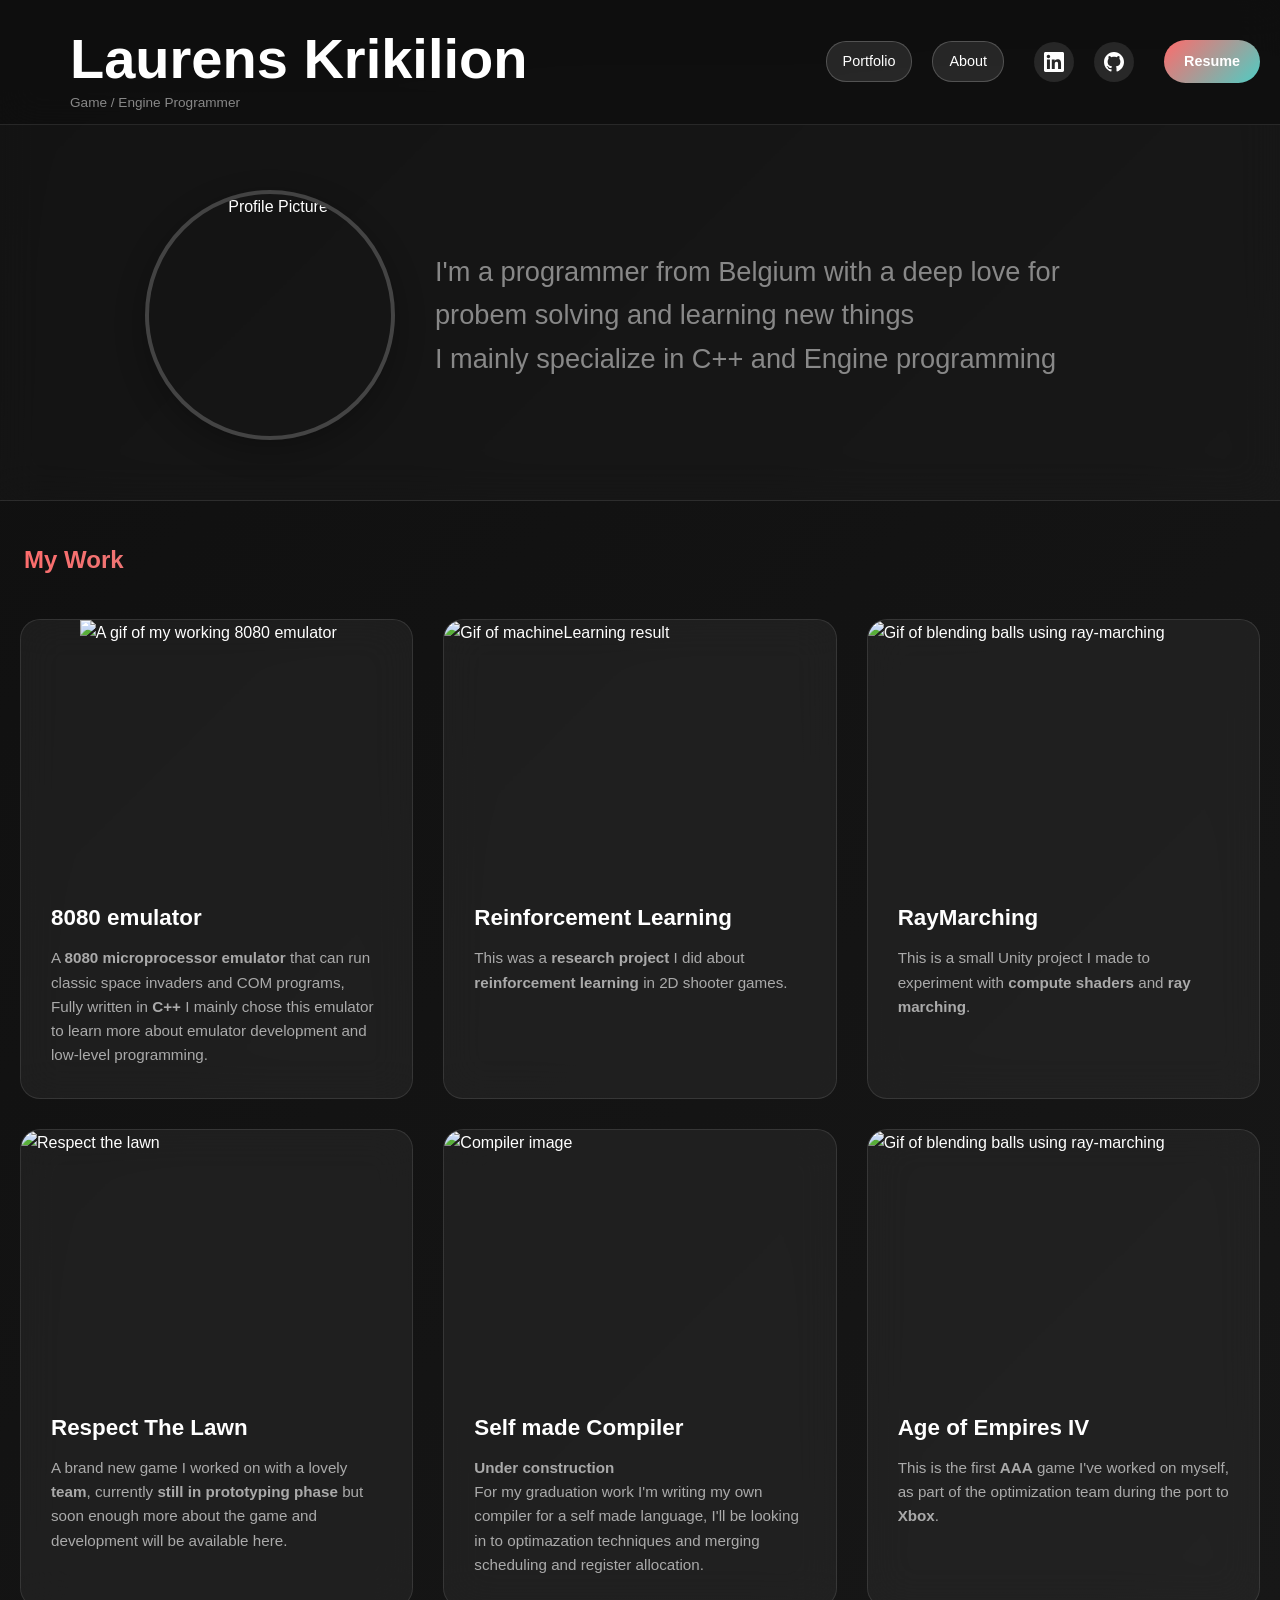
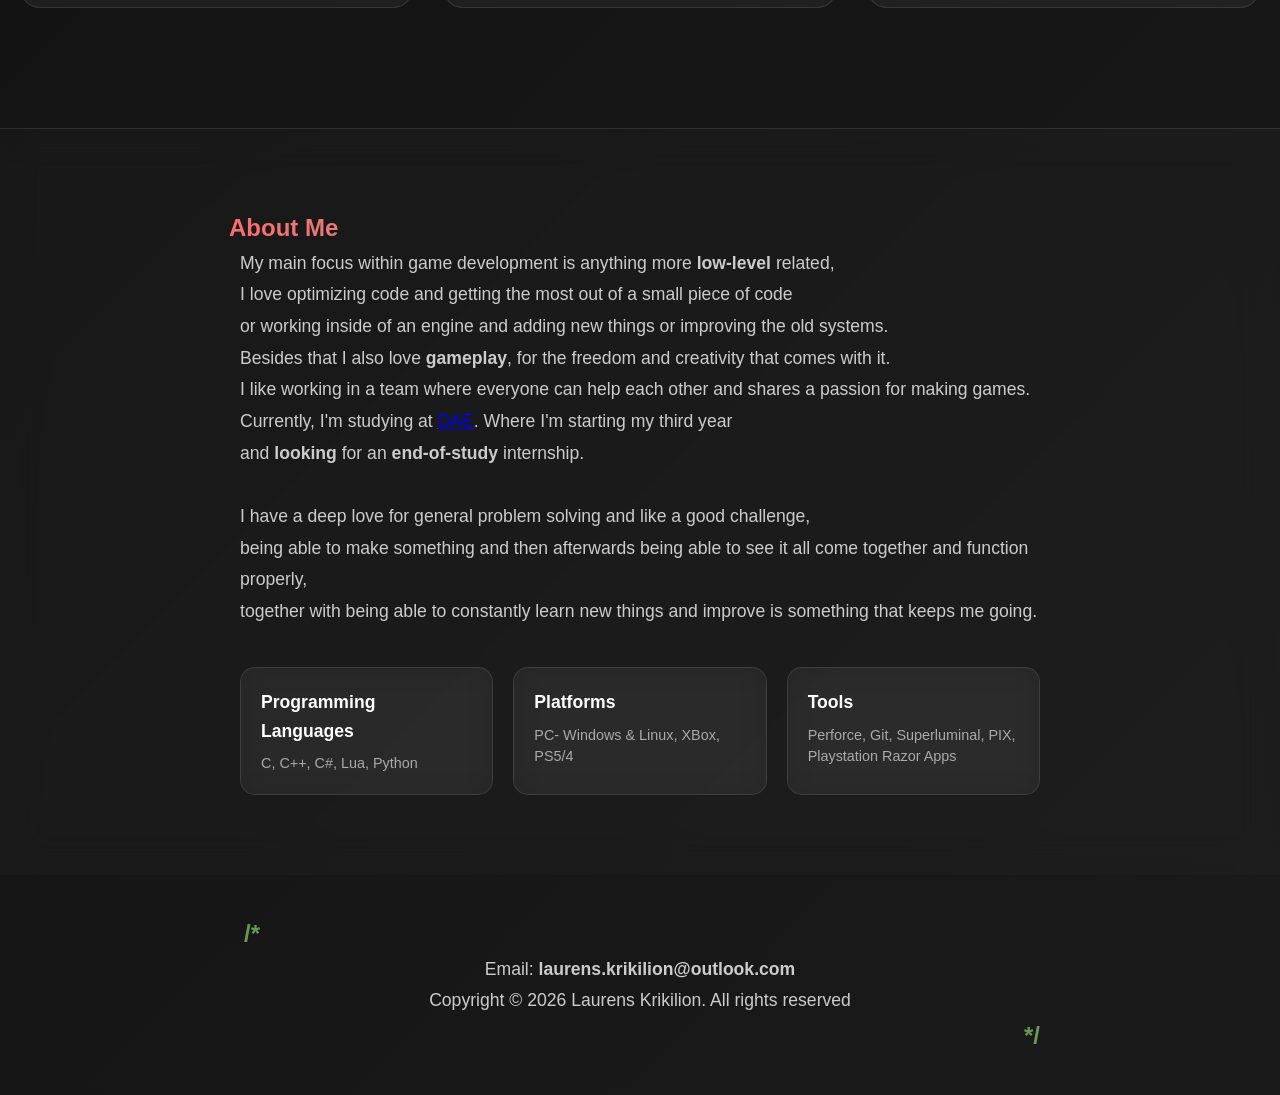
==== index.html @ 6c1e79e2 "Set up the design" ====
<!DOCTYPE html>
<html lang="en">
<head>
    <meta charset="UTF-8">
    <meta http-equiv="X-UA-Compatible" content="IE=edge">
    <meta name="viewport" content="width=device-width, initial-scale=1.0">
    <meta name="description" content="Portfolio website of Laurens Krikilion, Programmer at Climax Studios LTD; Explore my latest projects, expertise in game engine development, and game optimizations. Contact information available">
    <meta name="keywords" content="Portfolio, Laurens Krikilion, Laurens, Krikilion, website, gamedev, programmer, engine programmer, games">
    <meta name="author" content="Laurens Krikilion">
	<link rel="stylesheet" href="css/main.css">
	<link rel="stylesheet" href="css/scrollbar.css">
	<link rel="stylesheet" href="css/gists.css">
	<link rel="stylesheet" href="css/modal.css">
	<link rel="stylesheet" href="css/ToTVideos.css">
	<link rel="stylesheet" href="css/sliding-transitions.css">
	<link rel="shortcut icon" href="Images/RubberDuckIcon.png" type="image/x-icon">
	<link rel="preconnect" href="https://fonts.googleapis.com">
	<link rel="preconnect" href="https://fonts.gstatic.com" crossorigin>
	<link href="https://fonts.googleapis.com/css2?family=Montserrat+Alternates:wght@300;400;500;700;900&display=swap" rel="stylesheet"> 
    <title>Laurens Krikilion Portfolio</title>
</head>
<body>
    <!-- Fixed Navbar - Outside the sliding container -->
    <nav id="navbar" class="navbar">
        <div class="navbar-content">
            <div class="navbar-brand">
                <h1 class="navbar-title">Laurens Krikilion</h1>
                <p class="navbar-subtitle">Game / Engine Programmer</p>
            </div>
            <div class="navbar-links">
                <div class="nav-buttons">
                    <a href="#portfolio" class="nav-btn" onclick="scrollToSection('portfolio')">Portfolio</a>
                    <a href="#about" class="nav-btn" onclick="scrollToSection('about')">About</a>
                </div>
                <div class="navbar-links">
                    <div class="social-links">
                        <a href="https://www.linkedin.com/in/laurens-krikilion-521705223/" class="social-link" target="_blank" title="LinkedIn">
                            <svg width="20" height="20" viewBox="0 0 24 24" fill="currentColor">
                                <path d="M20.447 20.452h-3.554v-5.569c0-1.328-.027-3.037-1.852-3.037-1.853 0-2.136 1.445-2.136 2.939v5.667H9.351V9h3.414v1.561h.046c.477-.9 1.637-1.85 3.37-1.85 3.601 0 4.267 2.37 4.267 5.455v6.286zM5.337 7.433c-1.144 0-2.063-.926-2.063-2.065 0-1.138.92-2.063 2.063-2.063 1.14 0 2.064.925 2.064 2.063 0 1.139-.925 2.065-2.064 2.065zm1.782 13.019H3.555V9h3.564v11.452zM22.225 0H1.771C.792 0 0 .774 0 1.729v20.542C0 23.227.792 24 1.771 24h20.451C23.2 24 24 23.227 24 22.271V1.729C24 .774 23.2 0 22.222 0h.003z"/>
                            </svg>
                        </a>
                        <a href="https://github.com/Slowlor1ss" class="social-link" target="_blank" title="GitHub">
                            <svg width="20" height="20" viewBox="0 0 24 24" fill="currentColor">
                                <path d="M12 0c-6.626 0-12 5.373-12 12 0 5.302 3.438 9.8 8.207 11.387.599.111.793-.261.793-.577v-2.234c-3.338.726-4.033-1.416-4.033-1.416-.546-1.387-1.333-1.756-1.333-1.756-1.089-.745.083-.729.083-.729 1.205.084 1.839 1.237 1.839 1.237 1.07 1.834 2.807 1.304 3.492.997.107-.775.418-1.305.762-1.604-2.665-.305-5.467-1.334-5.467-5.931 0-1.311.469-2.381 1.236-3.221-.124-.303-.535-1.524.117-3.176 0 0 1.008-.322 3.301 1.23.957-.266 1.983-.399 3.003-.404 1.02.005 2.047.138 3.006.404 2.291-1.552 3.297-1.23 3.297-1.23.653 1.653.242 2.874.118 3.176.77.84 1.235 1.911 1.235 3.221 0 4.609-2.807 5.624-5.479 5.921.43.372.823 1.102.823 2.222v3.293c0 .319.192.694.801.576 4.765-1.589 8.199-6.086 8.199-11.386 0-6.627-5.373-12-12-12z"/>
                            </svg>
                        </a>
                    </div>
                <a href="Documents/Resume-Laurens-Krikilion.pdf" class="resume-btn" target="_blank">Resume</a>
            </div>
        </div>
    </nav>

    <!-- Page Container for Sliding Effect -->
    <div class="page-container">
        <!-- Main Page Content -->
        <div class="main-page" id="mainPage">
            <header>
                <div class="container">
                    <div class="hero-content">
                        <img src="Images/Lau.png" alt="Profile Picture" class="profile-image">
                        <div class="hero-text">
                            <h3 class="hero-subtitle"> 
                                I'm a programmer from Belgium with a deep love for probem solving and learning new things<br>
                                I mainly specialize in C++ and Engine programming<br>
                            </h3>
                        </div>
                    </div>
                </div>
            </header>

            <main class="container">
                <section id="portfolio" class="portfolio-section">
                    <h2 class="section-title">My Work</h2>
                    <div class="portfolio-grid" id="portfolioGrid">
                        <!-- Sample portfolio items -->
                        <div class="portfolio-item" onclick="openProjectDetail(0)">
                            <img src="https://github.com/Slowlor1ss/8080Emulator/blob/main/Images/Animation2.gif?raw=true" 
                                style="width: 70%" alt="A gif of my working 8080 emulator" class="item-media">
                            <div class="item-content">
                                <h3 class="item-title">8080 emulator</h3>
                                <p class="item-description">
                                    A <b>8080 microprocessor emulator</b> that can run classic space invaders and COM programs, <br>
                                    Fully written in <b>C++</b> I mainly chose this emulator to learn more about emulator development and low-level programming.
                                </p>
                            </div>
                        </div>

                        <div class="portfolio-item" onclick="openProjectDetail(1)">
                            <img src="https://github.com/Slowlor1ss/2D-Shooter-MachineLearning/blob/main/source/Media/Combined.gif?raw=true"
                                alt="Gif of machineLearning result" class="item-media">
                            <div class="item-content">
                                <h3 class="item-title">Reinforcement Learning</h3>
                                <p class="item-description">
                                    This was a <b>research project</b> I did about <b>reinforcement learning</b> in 2D shooter games.
                                </p>
                            </div>
                        </div>

                        <div class="portfolio-item" onclick="openProjectDetail(2)">
                            <img src="https://github.com/Slowlor1ss/KrikilionLaurens.github.io/blob/main/Images/BallsSmaller.gif?raw=true" 
                            alt="Gif of blending balls using ray-marching" class="item-media">
                            <div class="item-content">
                                <h3 class="item-title">RayMarching</h3>
                                <p class="item-description">
                                    This is a small Unity project I made to experiment with <b>compute shaders</b> and <b>ray marching</b>.
                                </p>
                            </div>
                        </div>

						<div class="portfolio-item" onclick="openProjectDetail(3)">
                            <img src="Images/RespectTheLawn.png" 
                            alt="Respect the lawn" class="item-media">
                            <div class="item-content">
                                <h3 class="item-title">Respect The Lawn</h3>
                                <p class="item-description">
									A brand new game I worked on with a lovely <b>team</b>, currently <b>still in prototyping phase</b> but soon enough
									more about the game and development will be available here.
                                </p>
                            </div>
                        </div>

						<div class="portfolio-item" onclick="openProjectDetail(4)">
                            <img src="Images/CompilerLogo.png" 
                            alt="Compiler image" class="item-media">
                            <div class="item-content">
                                <h3 class="item-title">Self made Compiler</h3>
                                <p class="item-description">
                                    <b>Under construction</b><br>
									For my graduation work I'm writing my own compiler for a self made language, I'll be looking in to optimazation techniques and merging scheduling and register allocation.<br>
                                </p>
                            </div>
                        </div>

						<div class="portfolio-item" onclick="openProjectDetail(5)">
                            <img src="https://github.com/Slowlor1ss/KrikilionLaurens.github.io/blob/main/Images/BallsSmaller.gif?raw=true" 
                            alt="Gif of blending balls using ray-marching" class="item-media">
                            <div class="item-content">
                                <h3 class="item-title">Age of Empires IV</h3>
                                <p class="item-description">
                                    This is the first <b>AAA</b> game I've worked on myself, as part of the optimization team during the port to <b>Xbox</b>.
                                </p>
                            </div>
                        </div>
                    </div>
                </section>
			</main>

			<!-- About Section -->
			<section id="about" class="about-section">
				<div class="container">
					<div class="about-content">
						<h2 class="section-title" style="margin-left: -11px;">About Me</h2>
						<p class="about-text">
							<!--However, m-->My main focus within game development is anything more <b>low-level</b> related,<br>
							I love optimizing code and getting the most out of a small piece of code<br>
							or working inside of an engine and adding new things or improving the old systems.<br>
							<!--Seeing your code work or finding a really good solution for a problem is really something that keeps me going.<br> -->
							Besides that I also love <b>gameplay</b>, for the freedom and creativity that comes with it.<br>
							I like working in a team where everyone can help each other and shares a passion for making games.<br>
							
							Currently, I'm studying at <u><a target="_blank" href="https://www.digitalartsandentertainment.be/">DAE</a></u>. Where I'm starting my third year<br>
							and <b>looking</b> for an <b>end‑of‑study</b> internship.<br><br>
							
							I have a deep love for general problem solving and like a good challenge,<br>
							being able to make something and then afterwards being able to see it all come together and function properly, <br>
							together with being able to constantly learn new things and improve is something that keeps me going.<br>
						</p>
						
						<div class="skills-grid">
							<div class="skill-item">
								<h3 class="skill-title">Programming Languages</h3>
								<p class="skill-description">C, C++, C#, Lua, Python</p>
							</div>
							<div class="skill-item">
								<h3 class="skill-title">Platforms</h3>
								<p class="skill-description">PC- Windows & Linux, XBox, PS5/4</p>
							</div>
							<div class="skill-item">
								<h3 class="skill-title">Tools</h3>
								<p class="skill-description">Perforce, Git, Superluminal, PIX, Playstation Razor Apps</p>
							</div>
						</div>
					</div>
				</div>
			</section>

			<footer>
				<section id="Footer" class="footer-section">
					<div class="container">
						<div class="footer-content">
							<h1 class="footer-title">/*</h1>
							<p class="footer-text">
								Email: 
								<a href="mailto:laurens.krikilion@outlook.com" style="color: inherit; text-decoration: inherit; font-weight: bold;">
									laurens.krikilion@outlook.com
								</a><br>
								Copyright &copy <span id="year">2021</span> Laurens Krikilion. All rights reserved
							</p>
							<h1 class="footer-title" style="text-align: right">*/</h1>
						</div>
					</div>
				</section>
			</footer>
        </div>

        <!-- Project Detail Page -->
        <div class="project-detail-page" id="projectDetailPage">
            <button class="close-project" onclick="closeProjectDetail()">← Back to Portfolio</button>
            
            <div class="project-header">
                <img id="projectHeroMedia" class="project-hero-media" src="" alt="">
            </div>
            
            <div class="project-content">
                <h1 id="projectDetailTitle" class="project-title"></h1>
                <p id="projectDetailDescription" class="project-description"></p>
                
                <div class="project-tech-stack">
                    <h3 style="color: #4a90e2; font-size: 1.5rem; margin-bottom: 1rem;">Technologies Used</h3>
                    <div id="projectTechTags" class="tech-tags"></div>
                </div>
                
                <div class="project-links" id="projectLinks"></div>

				<div id="projectExtra" class="project-extra">
                    
                </div>
                
                <div class="project-features">
                    <h3 style="color: #4a90e2; font-size: 1.5rem; margin-bottom: 1rem;">Key Features</h3>
                    <div id="projectFeatures" class="features-grid"></div>
                </div>
            </div>
        </div>
    </div>

	<!-- Display current year in copyright notice -->
	<script>
		document.getElementById("year").innerHTML = new Date().getUTCFullYear();
	</script>

	<script src="script/modal.js"></script>
	<script src="script/portfolio-data.js"></script>
</body>
</html>
---- css/main.css ----
* {
    margin: 0;
    padding: 0;
    box-sizing: border-box;
}

body {
    font-family: 'Inter', -apple-system, BlinkMacSystemFont, sans-serif;
    background: linear-gradient(135deg, #0f0f0f 0%, #1a1a1a 100%);
    color: #ffffff;
    line-height: 1.6;
    overflow-x: hidden;
}

.container {
    max-width: 1400px;
    margin: 0 auto;
    padding: 0 20px;
}

/* Navbar Styles */
.navbar {
    position: fixed;
    top: 0;
    left: 0;
    right: 0;
    background: rgba(15, 15, 15, 0.95);
    backdrop-filter: blur(20px);
    border-bottom: 1px solid rgba(255, 255, 255, 0.1);
    z-index: 999;
    padding: 10px 0;
    transition: all 0.3s ease;
}

.navbar-content {
    max-width: 1400px;
    margin: 0 auto;
    padding: 0 20px;
    display: flex;
    justify-content: space-between;
    align-items: center;
}

.navbar-brand {
    display: flex;
    flex-direction: column;
    margin-right: auto;
    padding-right: 40px;
}

.navbar-title {
    font-size: 3.5rem;
    font-weight: 700;
    color: #ffffff;
    margin: 15px 0px 0px 50px;
    line-height: 1.2;
}

.navbar-subtitle {
    font-size: 0.85rem;
    color: #888;
    margin: 0px 0px 0px 50px;
    font-weight: 300;
}

.navbar-links {
    display: flex;
    align-items: center;
    gap: 30px;
}

.nav-buttons {
    display: flex;
    gap: 20px;
}

.nav-btn {
    background: rgba(255, 255, 255, 0.1);
    border: 1px solid rgba(255, 255, 255, 0.2);
    color: white;
    padding: 8px 16px;
    border-radius: 20px;
    font-size: 0.9rem;
    font-weight: 500;
    cursor: pointer;
    transition: all 0.3s ease;
    text-decoration: none;
    display: inline-block;
}

.nav-btn:hover {
    background: rgba(255, 255, 255, 0.2);
    border-color: rgba(255, 255, 255, 0.3);
    transform: translateY(-1px);
}

.social-links {
    display: flex;
    gap: 20px;
}

.social-link {
    display: flex;
    align-items: center;
    justify-content: center;
    width: 40px;
    height: 40px;
    background: rgba(255, 255, 255, 0.1);
    border-radius: 50%;
    color: #ffffff;
    text-decoration: none;
    transition: all 0.3s ease;
    font-size: 18px;
}

.social-link:hover {
    background: linear-gradient(135deg, #ff6b6b, #4ecdc4);
    transform: translateY(-2px);
    box-shadow: 0 8px 20px rgba(255, 107, 107, 0.3);
}

.resume-btn {
    background: linear-gradient(135deg, #ff6b6b, #4ecdc4);
    border: none;
    color: white;
    padding: 10px 20px;
    border-radius: 25px;
    font-size: 0.9rem;
    font-weight: 600;
    cursor: pointer;
    transition: all 0.3s ease;
    text-decoration: none;
    display: inline-block;
}

.resume-btn:hover {
    transform: translateY(-2px);
    box-shadow: 0 8px 20px rgba(255, 107, 107, 0.4);
}

header {
    padding: 120px 0 60px;
    text-align: center;
    background: rgba(255, 255, 255, 0.02);
    backdrop-filter: blur(20px);
    border-bottom: 1px solid rgba(255, 255, 255, 0.1);
    margin-top: 70px;
}

.hero-content {
    display: flex;
    align-items: center;
    justify-content: center;
    gap: 40px;
    flex-wrap: wrap;
}

.profile-image {
    width: 250px;
    height: 250px;
    border-radius: 50%;
    object-fit: cover;
    border: 4px solid rgba(255, 255, 255, 0.2);
    box-shadow: 0 10px 30px rgba(0, 0, 0, 0.3);
    transition: all 0.3s ease;
}

.profile-image:hover {
    transform: scale(1.05);
    border-color: rgba(78, 205, 196, 0.5);
    box-shadow: 0 15px 40px rgba(78, 205, 196, 0.2);
}

.hero-text {
    text-align: left;
}

.section-title {
    text-align: left;
    /* font-size: clamp(1rem, 2vw, 1.5rem); */
    font-weight: 700;
    /* margin-bottom: 60px; */
    margin-left: 4px;
    background: linear-gradient(135deg, #ff6b6b, #4ecdc4);
    -webkit-background-clip: text;
    -webkit-text-fill-color: transparent;
    background-clip: text;
    font-family:Montserrat,Arial,sans-serif;
    /* font-size:16px; */
    /* color:#e2f0f0;
    background-color:#121212 */
}

.portfolio-section {
    padding: 40px 0;
}

.about-section {
    background: rgba(255, 255, 255, 0.02);
    backdrop-filter: blur(20px);
    border-top: 1px solid rgba(255, 255, 255, 0.1);
    padding: 80px 0;
    margin-top: 40px;
}

.about-content {
    max-width: 800px;
    margin: 0 auto;
    text-align: left;
}

.about-text {
    font-size: 1.1rem;
    line-height: 1.8;
    color: #ccc;
    margin-bottom: 40px;
}

.skills-grid {
    display: grid;
    grid-template-columns: repeat(auto-fit, minmax(200px, 1fr));
    gap: 20px;
    margin-top: 40px;
}

.skill-item {
    background: rgba(255, 255, 255, 0.05);
    backdrop-filter: blur(20px);
    border-radius: 15px;
    padding: 20px;
    border: 1px solid rgba(255, 255, 255, 0.1);
    transition: all 0.3s ease;
}

.skill-item:hover {
    transform: translateY(-5px);
    border-color: rgba(78, 205, 196, 0.3);
    box-shadow: 0 10px 25px rgba(0, 0, 0, 0.2);
}

.skill-title {
    font-size: 1.1rem;
    font-weight: 600;
    color: #fff;
    margin-bottom: 8px;
}

.skill-description {
    font-size: 0.9rem;
    color: #aaa;
    line-height: 1.5;
}

.hero-title {
    font-size: clamp(2.5rem, 5vw, 4rem);
    font-weight: 800;
    background: linear-gradient(135deg, #ff6b6b, #4ecdc4, #45b7d1);
    background-size: 200% 200%;
    -webkit-background-clip: text;
    -webkit-text-fill-color: transparent;
    background-clip: text;
    animation: gradientShift 3s ease-in-out infinite;
    margin-bottom: 20px;
}

@keyframes gradientShift {
    0%, 100% { background-position: 0% 50%; }
    50% { background-position: 100% 50%; }
}

.hero-subtitle {
    font-size: 1.7rem;
    color: #888;
    font-weight: 300;
    max-width: 700px;
    margin: 0 auto;
    line-height: 1.6;
}

.portfolio-grid {
    display: grid;
    grid-template-columns: repeat(auto-fit, minmax(350px, 1fr));
    gap: 30px;
    padding: 40px 0;
    animation: fadeInUp 0.8s ease-out;
}

@keyframes fadeInUp {
    from {
        opacity: 0;
        transform: translateY(40px);
    }
    to {
        opacity: 1;
        transform: translateY(0);
    }
}

.portfolio-item {
    background: rgba(255, 255, 255, 0.05);
    backdrop-filter: blur(20px);
    border-radius: 20px;
    overflow: hidden;
    transition: all 0.4s cubic-bezier(0.4, 0, 0.2, 1);
    cursor: pointer;
    border: 1px solid rgba(255, 255, 255, 0.1);
    position: relative;
}

.portfolio-item::before {
    content: '';
    position: absolute;
    top: 0;
    left: 0;
    right: 0;
    bottom: 0;
    background: linear-gradient(135deg, rgba(255, 107, 107, 0.1), rgba(78, 205, 196, 0.1));
    opacity: 0;
    transition: opacity 0.4s ease;
    z-index: 1;
}

.portfolio-item:hover::before {
    opacity: 1;
}

.portfolio-item:hover {
    transform: translateY(-10px) scale(1.02);
    box-shadow: 0 25px 50px rgba(0, 0, 0, 0.3);
    border-color: rgba(255, 255, 255, 0.2);
}

.item-media {
    width: 100%;
    height: 250px;
    object-fit: cover;
    transition: transform 0.4s ease;
    display: block;
    margin-left: auto;
    margin-right: auto;
}

.portfolio-item:hover .item-media {
    transform: scale(1.05);
}

.item-content {
    padding: 30px;
    position: relative;
    z-index: 2;
}

.item-title {
    font-size: 1.4rem;
    font-weight: 700;
    margin-bottom: 10px;
    color: #ffffff;
}

.item-description {
    color: #aaa;
    font-size: 0.95rem;
    line-height: 1.6;
}

.footer-section {
    padding: 40px 0;
}

.footer-content {
    max-width: 800px;
    margin: 0 auto;
    text-align: left;
}

.footer-title {
    text-align: left;
    font-weight: 700;
    margin-left: 4px;
    background: #6a9955;
    -webkit-background-clip: text;
    -webkit-text-fill-color: transparent;
    background-clip: text;
    font-family:Montserrat,Arial,sans-serif;
}

.footer-text {
    font-size: 1.1rem;
    line-height: 1.8;
    color: #ccc;
    text-align: center;
}

.modal {
    display: none;
    position: fixed;
    top: 0;
    left: 0;
    width: 100%;
    height: 100%;
    background: rgba(0, 0, 0, 0.9);
    backdrop-filter: blur(10px);
    z-index: 1000;
    animation: modalFadeIn 0.3s ease;
}

@keyframes modalFadeIn {
    from { opacity: 0; }
    to { opacity: 1; }
}

.modal-content {
    position: absolute;
    top: 50%;
    left: 50%;
    transform: translate(-50%, -50%);
    background: linear-gradient(135deg, #1a1a1a, #2a2a2a);
    border-radius: 20px;
    padding: 40px;
    max-width: 800px;
    width: 90%;
    max-height: 90vh;
    overflow-y: auto;
    border: 1px solid rgba(255, 255, 255, 0.1);
    animation: modalSlideIn 0.4s cubic-bezier(0.4, 0, 0.2, 1);
}

@keyframes modalSlideIn {
    from {
        opacity: 0;
        transform: translate(-50%, -60%);
    }
    to {
        opacity: 1;
        transform: translate(-50%, -50%);
    }
}

.modal-media {
    width: 100%;
    height: 300px;
    object-fit: cover;
    border-radius: 12px;
    margin-bottom: 30px;
}

.modal-title {
    font-size: 2rem;
    font-weight: 800;
    margin-bottom: 20px;
    background: linear-gradient(135deg, #ff6b6b, #4ecdc4);
    -webkit-background-clip: text;
    -webkit-text-fill-color: transparent;
    background-clip: text;
}

.modal-description {
    color: #ccc;
    font-size: 1.1rem;
    line-height: 1.8;
}

.close-modal {
    position: absolute;
    top: 20px;
    right: 20px;
    background: rgba(255, 255, 255, 0.1);
    border: none;
    color: white;
    font-size: 24px;
    width: 40px;
    height: 40px;
    border-radius: 50%;
    cursor: pointer;
    transition: all 0.3s ease;
    display: flex;
    align-items: center;
    justify-content: center;
}

.close-modal:hover {
    background: rgba(255, 107, 107, 0.3);
    transform: rotate(90deg);
}

.add-item {
    background: linear-gradient(135deg, rgba(255, 107, 107, 0.2), rgba(78, 205, 196, 0.2));
    border: 2px dashed rgba(255, 255, 255, 0.3);
    display: flex;
    align-items: center;
    justify-content: center;
    min-height: 350px;
    cursor: pointer;
    transition: all 0.3s ease;
    border-radius: 20px;
}

.add-item:hover {
    border-color: rgba(255, 255, 255, 0.5);
    background: linear-gradient(135deg, rgba(255, 107, 107, 0.3), rgba(78, 205, 196, 0.3));
}

.add-item-content {
    text-align: center;
    color: #888;
}

.add-item-icon {
    font-size: 3rem;
    margin-bottom: 15px;
}

.form-container {
    background: rgba(255, 255, 255, 0.05);
    backdrop-filter: blur(20px);
    border-radius: 20px;
    padding: 40px;
    margin-top: 40px;
    border: 1px solid rgba(255, 255, 255, 0.1);
}

.form-group {
    margin-bottom: 25px;
}

.form-group label {
    display: block;
    margin-bottom: 8px;
    color: #ccc;
    font-weight: 500;
}

.form-group input,
.form-group textarea {
    width: 100%;
    background: rgba(255, 255, 255, 0.1);
    border: 1px solid rgba(255, 255, 255, 0.2);
    border-radius: 10px;
    padding: 15px;
    color: white;
    font-size: 1rem;
    transition: all 0.3s ease;
}

.form-group input:focus,
.form-group textarea:focus {
    outline: none;
    border-color: #4ecdc4;
    box-shadow: 0 0 0 3px rgba(78, 205, 196, 0.1);
}

.form-group textarea {
    min-height: 120px;
    resize: vertical;
}

.btn {
    background: linear-gradient(135deg, #ff6b6b, #4ecdc4);
    border: none;
    color: white;
    padding: 15px 30px;
    border-radius: 10px;
    font-size: 1rem;
    font-weight: 600;
    cursor: pointer;
    transition: all 0.3s ease;
    margin-right: 15px;
}

.btn:hover {
    transform: translateY(-2px);
    box-shadow: 0 10px 25px rgba(255, 107, 107, 0.3);
}

.btn-secondary {
    background: rgba(255, 255, 255, 0.1);
    border: 1px solid rgba(255, 255, 255, 0.2);
}

.btn-secondary:hover {
    background: rgba(255, 255, 255, 0.2);
    box-shadow: 0 10px 25px rgba(0, 0, 0, 0.2);
}

@media (max-width: 768px) {
    .portfolio-grid {
        grid-template-columns: 1fr;
        gap: 20px;
        padding: 40px 0;
    }

    .modal-content {
        padding: 30px 20px;
        margin: 20px;
        width: calc(100% - 40px);
    }

    .hero-title {
        font-size: 2.5rem;
    }

    .navbar-content {
        flex-direction: column;
        gap: 15px;
        padding: 15px 20px;
    }

    .navbar-brand {
        padding-right: 0;
        text-align: center;
    }

    .navbar-links {
        gap: 15px;
        flex-wrap: wrap;
        justify-content: center;
    }

    .nav-buttons {
        gap: 10px;
    }

    .social-links {
        gap: 15px;
    }

    .hero-content {
        flex-direction: column;
        gap: 30px;
    }

    .hero-text {
        text-align: center;
    }

    .profile-image {
        width: 120px;
        height: 120px;
    }

    header {
        padding: 140px 0 40px;
    }
}

/*////////////////////////////////////////////////////////////////*/

/* Sliding page transition styles */
.page-container {
    position: relative;
    overflow-x: hidden;
    width: 100%;
    min-height: 100vh;
}

.main-page {
    position: relative;
    width: 100%;
    transition: transform 0.6s cubic-bezier(0.4, 0, 0.2, 1);
    transform: translateX(0);
    z-index: 1;
}

.main-page.slide-out {
    transform: translateX(-100%);
}

.navbar.slide-out {
    transform: translateX(-100%);
}

.project-detail-page {
    position: fixed;
    top: 0;
    right: 0;
    width: 100%;
    height: 100vh;
    background: #0a0a0a;
    color: white;
    transform: translateX(100%);
    transition: transform 0.6s cubic-bezier(0.4, 0, 0.2, 1);
    z-index: 10;
    overflow-y: auto;
    padding: 0;
}

.project-detail-page.active {
    transform: translateX(0);
}

.project-header {
    position: relative;
    height: 60vh;
    background: linear-gradient(135deg, #1a1a1a 0%, #2d2d2d 100%);
    display: flex;
    align-items: center;
    justify-content: center;
    overflow: hidden;
}

.project-hero-media {
    max-width: 80%;
    max-height: 80%;
    object-fit: contain;
    border-radius: 12px;
    box-shadow: 0 20px 40px rgba(0, 0, 0, 0.3);
}

.close-project {
    position: absolute;
    top: 2rem;
    left: 2rem;
    background: rgba(255, 255, 255, 0.1);
    border: 2px solid rgba(255, 255, 255, 0.2);
    color: white;
    padding: 0.5rem 1rem;
    border-radius: 8px;
    cursor: pointer;
    font-size: 1rem;
    font-weight: 500;
    transition: all 0.3s ease;
    backdrop-filter: blur(10px);
    z-index: 11;
}

.close-project:hover {
    background: rgba(255, 255, 255, 0.2);
    border-color: rgba(255, 255, 255, 0.4);
    transform: translateY(-2px);
}

.project-content {
    padding: 3rem 2rem;
    max-width: 1200px;
    margin: 0 auto;
}

.project-title {
    font-size: 3rem;
    font-weight: 900;
    margin-bottom: 1rem;
    background: linear-gradient(135deg, #fff 0%, #ccc 100%);
    -webkit-background-clip: text;
    -webkit-text-fill-color: transparent;
    background-clip: text;
}

.project-description {
    font-size: 1.2rem;
    line-height: 1.8;
    margin-bottom: 2rem;
    color: #ccc;
}

.project-tech-stack {
    margin-bottom: 3rem;
}

.tech-tags {
    display: flex;
    flex-wrap: wrap;
    gap: 0.8rem;
    margin-top: 1rem;
}

.tech-tag {
    background: linear-gradient(135deg, #333 0%, #555 100%);
    color: white;
    padding: 0.5rem 1rem;
    border-radius: 20px;
    font-size: 0.9rem;
    font-weight: 500;
    border: 1px solid #444;
}

.project-links {
    display: flex;
    gap: 1rem;
    margin-top: 2rem;
}

.project-link {
    display: inline-flex;
    align-items: center;
    gap: 0.5rem;
    padding: 0.8rem 1.5rem;
    background: linear-gradient(135deg, #4a90e2 0%, #357abd 100%);
    color: white;
    text-decoration: none;
    border-radius: 8px;
    font-weight: 500;
    transition: all 0.3s ease;
}

.project-link:hover {
    transform: translateY(-2px);
    box-shadow: 0 8px 20px rgba(74, 144, 226, 0.3);
}

.project-features {
    margin-top: 3rem;
    padding-top: 2rem;
    border-top: 1px solid #333;
}

.features-grid {
    display: grid;
    grid-template-columns: repeat(auto-fit, minmax(300px, 1fr));
    gap: 2rem;
    margin-top: 2rem;
}

.feature-item {
    background: linear-gradient(135deg, #1a1a1a 0%, #2d2d2d 100%);
    padding: 2rem;
    border-radius: 12px;
    border: 1px solid #333;
}

.feature-title {
    font-size: 1.3rem;
    font-weight: 700;
    margin-bottom: 1rem;
    color: #4a90e2;
}

.feature-description {
    color: #bbb;
    line-height: 1.6;
}

@media (max-width: 768px) {
    .project-content {
        padding: 2rem 1rem;
    }
    
    .project-title {
        font-size: 2rem;
    }
    
    .close-project {
        top: 1rem;
        left: 1rem;
        padding: 0.4rem 0.8rem;
        font-size: 0.9rem;
    }
    
    .project-links {
        flex-direction: column;
    }
}
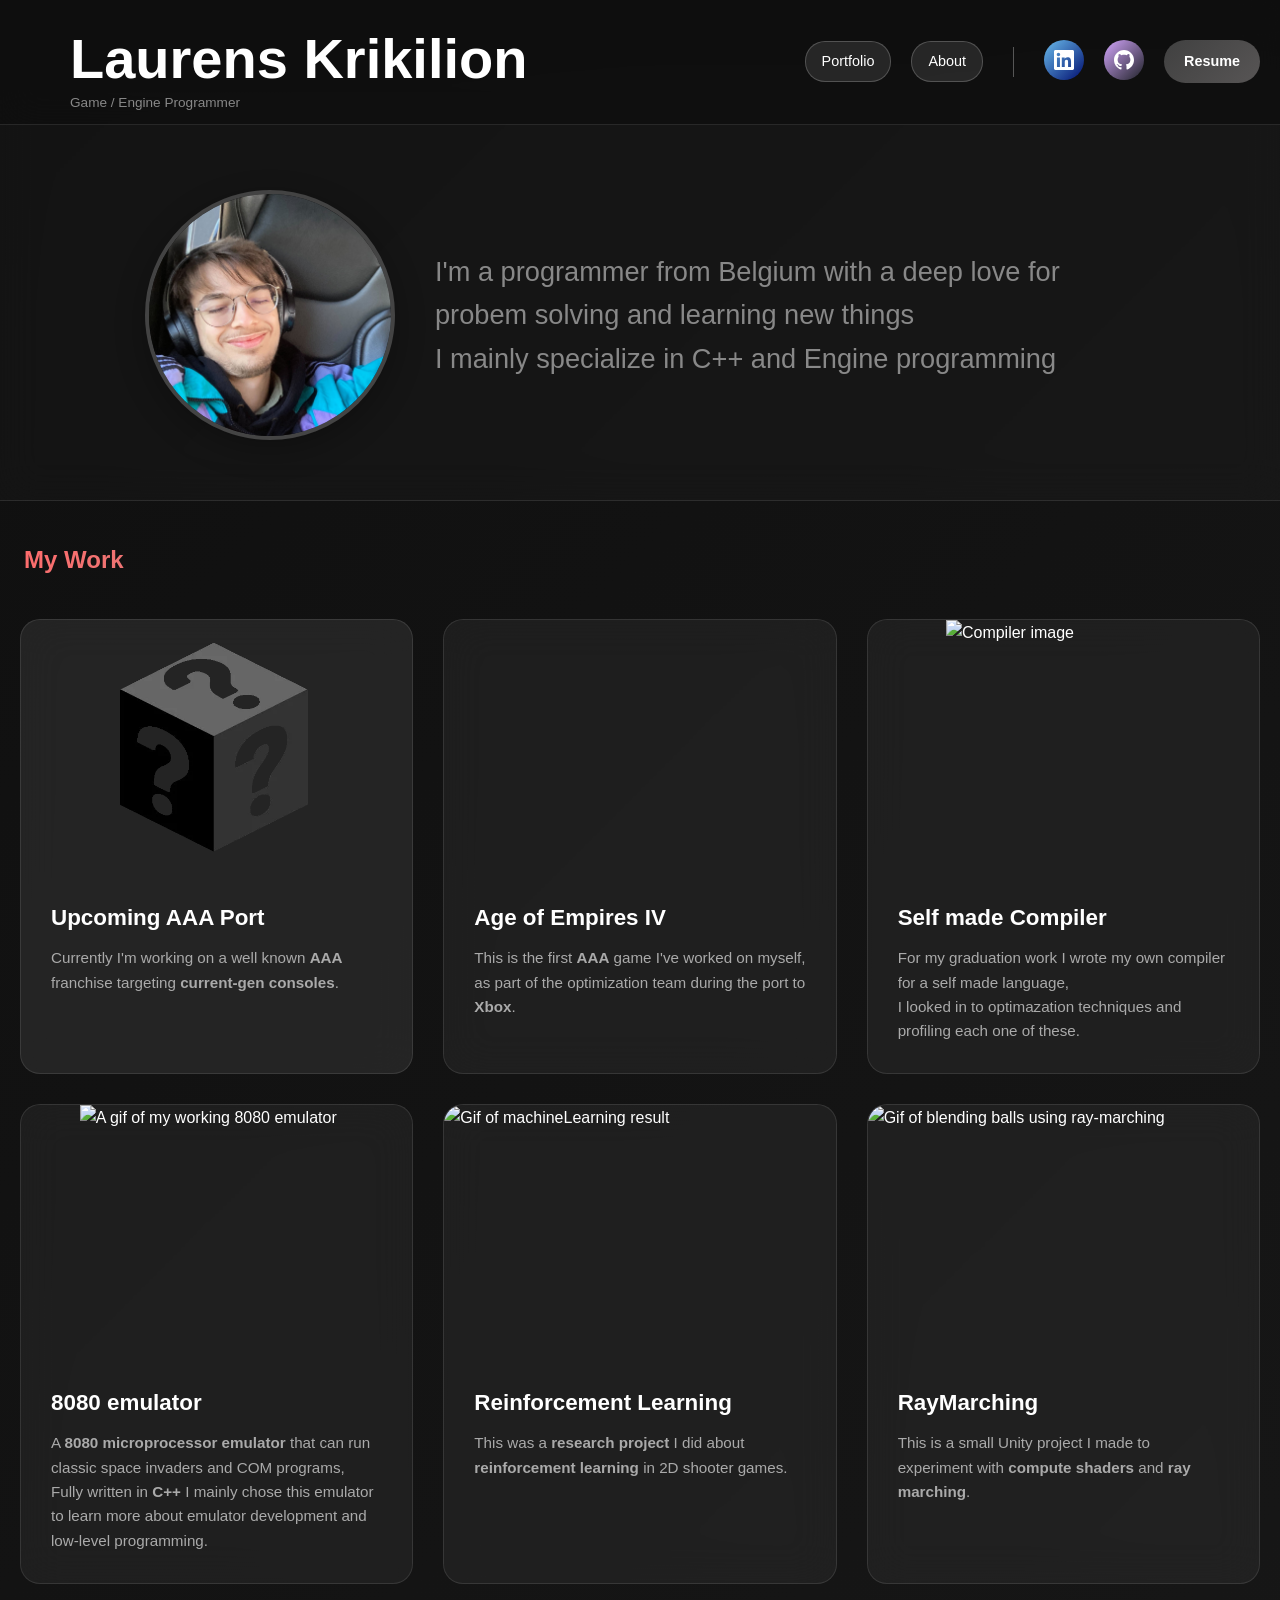
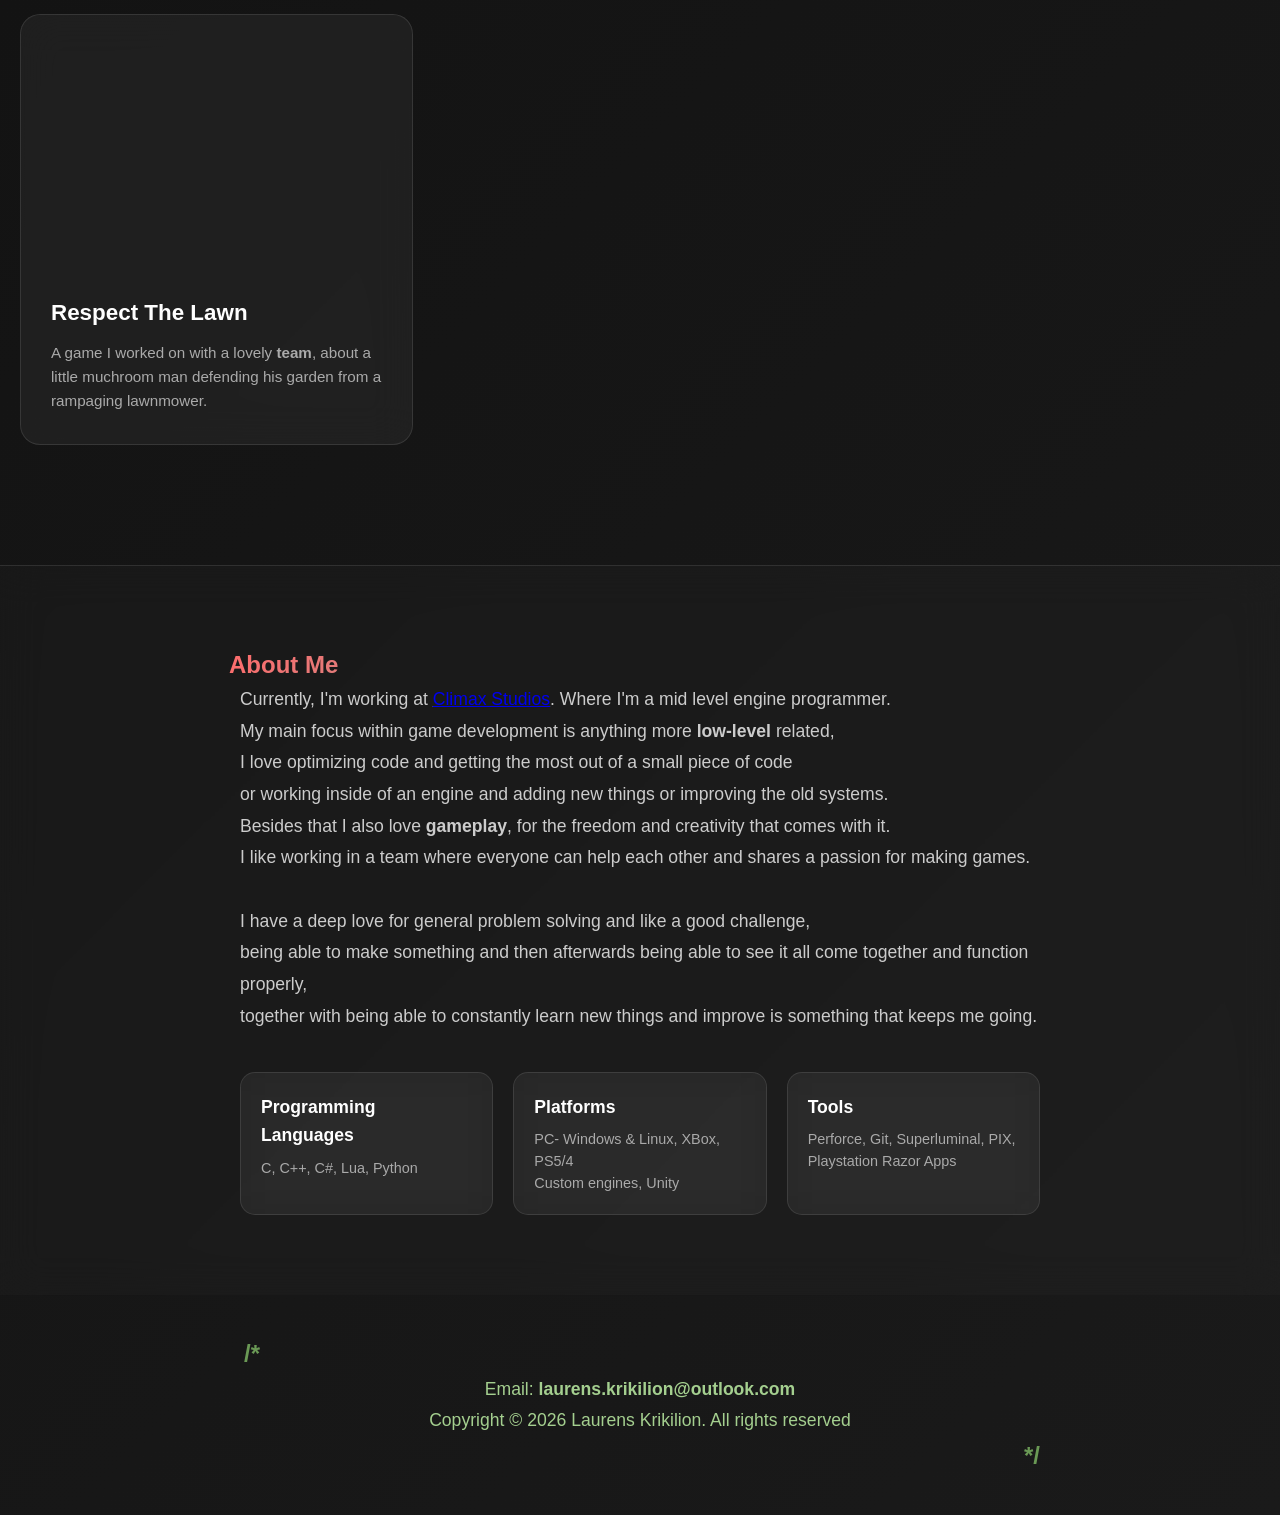
==== commit de14f9ea: "Updated design and content" ====
--- a/index.html
+++ b/index.html
@@ -32,20 +32,29 @@
                     <a href="#portfolio" class="nav-btn" onclick="scrollToSection('portfolio')">Portfolio</a>
                     <a href="#about" class="nav-btn" onclick="scrollToSection('about')">About</a>
                 </div>
+
+                <div class="separator"></div> <!-- This is the vertical line -->
+
                 <div class="navbar-links">
                     <div class="social-links">
-                        <a href="https://www.linkedin.com/in/laurens-krikilion-521705223/" class="social-link" target="_blank" title="LinkedIn">
+                        <a href="https://www.linkedin.com/in/laurens-krikilion-521705223/" class="social-link linkedin-btn" target="_blank" title="LinkedIn">
                             <svg width="20" height="20" viewBox="0 0 24 24" fill="currentColor">
                                 <path d="M20.447 20.452h-3.554v-5.569c0-1.328-.027-3.037-1.852-3.037-1.853 0-2.136 1.445-2.136 2.939v5.667H9.351V9h3.414v1.561h.046c.477-.9 1.637-1.85 3.37-1.85 3.601 0 4.267 2.37 4.267 5.455v6.286zM5.337 7.433c-1.144 0-2.063-.926-2.063-2.065 0-1.138.92-2.063 2.063-2.063 1.14 0 2.064.925 2.064 2.063 0 1.139-.925 2.065-2.064 2.065zm1.782 13.019H3.555V9h3.564v11.452zM22.225 0H1.771C.792 0 0 .774 0 1.729v20.542C0 23.227.792 24 1.771 24h20.451C23.2 24 24 23.227 24 22.271V1.729C24 .774 23.2 0 22.222 0h.003z"/>
                             </svg>
                         </a>
-                        <a href="https://github.com/Slowlor1ss" class="social-link" target="_blank" title="GitHub">
+                        <a href="https://github.com/Slowlor1ss" class="social-link github-btn" target="_blank" title="GitHub">
                             <svg width="20" height="20" viewBox="0 0 24 24" fill="currentColor">
                                 <path d="M12 0c-6.626 0-12 5.373-12 12 0 5.302 3.438 9.8 8.207 11.387.599.111.793-.261.793-.577v-2.234c-3.338.726-4.033-1.416-4.033-1.416-.546-1.387-1.333-1.756-1.333-1.756-1.089-.745.083-.729.083-.729 1.205.084 1.839 1.237 1.839 1.237 1.07 1.834 2.807 1.304 3.492.997.107-.775.418-1.305.762-1.604-2.665-.305-5.467-1.334-5.467-5.931 0-1.311.469-2.381 1.236-3.221-.124-.303-.535-1.524.117-3.176 0 0 1.008-.322 3.301 1.23.957-.266 1.983-.399 3.003-.404 1.02.005 2.047.138 3.006.404 2.291-1.552 3.297-1.23 3.297-1.23.653 1.653.242 2.874.118 3.176.77.84 1.235 1.911 1.235 3.221 0 4.609-2.807 5.624-5.479 5.921.43.372.823 1.102.823 2.222v3.293c0 .319.192.694.801.576 4.765-1.589 8.199-6.086 8.199-11.386 0-6.627-5.373-12-12-12z"/>
                             </svg>
                         </a>
+						<!-- <a href="https://Slowloriss.itch.io" class="social-link" target="_blank" title="Itch.io">
+							<svg width="20" height="20" viewBox="0 0 24 24" fill="currentColor">
+								<path d="M3.13 1.338C2.08 1.96.02 4.328 0 4.95v1.03c0 1.17 1.2 2.12 2.69 2.12 1.47 0 2.67-.95 2.67-2.12 0 1.17 1.2 2.12 2.67 2.12 1.47 0 2.67-.95 2.67-2.12 0 1.17 1.2 2.12 2.67 2.12 1.47 0 2.67-.95 2.67-2.12 0 1.17 1.2 2.12 2.67 2.12 1.49 0 2.69-.95 2.69-2.12V4.95c-.02-.62-2.08-2.99-3.13-3.61-1.7-.66-7.33-.66-9.03 0zM20.8 6.17c-1.39 0-2.52.95-2.52 2.11 0 1.15 1.13 2.08 2.52 2.08 1.38 0 2.52-.93 2.52-2.08 0-1.16-1.14-2.11-2.52-2.11zM3.2 6.17c-1.39 0-2.52.95-2.52 2.11 0 1.15 1.13 2.08 2.52 2.08 1.38 0 2.52-.93 2.52-2.08 0-1.16-1.14-2.11-2.52-2.11zm7.31 5.81c-.46-.8-1.17-1.36-2.01-1.36-.84 0-1.55.56-2.01 1.36-.46.8-.46 2.16 0 2.96.46.8 1.17 1.36 2.01 1.36.84 0 1.55-.56 2.01-1.36.46-.8.46-2.16 0-2.96zm5.98 0c-.46-.8-1.17-1.36-2.01-1.36-.84 0-1.55.56-2.01 1.36-.46.8-.46 2.16 0 2.96.46.8 1.17 1.36 2.01 1.36.84 0 1.55-.56 2.01-1.36.46-.8.46-2.16 0-2.96zM12 15.61c-.67 0-1.22.54-1.22 1.21v5.11c0 .67.55 1.22 1.22 1.22.67 0 1.22-.55 1.22-1.22v-5.11c0-.67-.55-1.21-1.22-1.21z"/>
+							</svg>
+						</a> -->
+                        <a href="Documents/Resume-Laurens-Krikilion.pdf" class="resume-btn" target="_blank">Resume</a>
                     </div>
-                <a href="Documents/Resume-Laurens-Krikilion.pdf" class="resume-btn" target="_blank">Resume</a>
+                </div>
             </div>
         </div>
     </nav>
@@ -57,7 +66,7 @@
             <header>
                 <div class="container">
                     <div class="hero-content">
-                        <img src="Images/Lau.png" alt="Profile Picture" class="profile-image">
+                        <img src="Images/IMG_7056.jpg" alt="Profile Picture" class="profile-image">
                         <div class="hero-text">
                             <h3 class="hero-subtitle"> 
                                 I'm a programmer from Belgium with a deep love for probem solving and learning new things<br>
@@ -72,7 +81,50 @@
                 <section id="portfolio" class="portfolio-section">
                     <h2 class="section-title">My Work</h2>
                     <div class="portfolio-grid" id="portfolioGrid">
-                        <!-- Sample portfolio items -->
+						<!-- portfolio items -->
+                         <div class="portfolio-item" onclick="openProjectDetail(6)" style="cursor: not-allowed; background-color: rgba(66,66,66,0.40);">
+                            <img src="Images/mystery-product.png" 
+                            style="width: 80%" alt="Mystery picture" class="item-media">
+                            <div class="item-content">
+                                <h3 class="item-title">Upcoming AAA Port</h3>
+                                <p class="item-description">
+									Currently I'm working on a well known <b>AAA</b> franchise targeting <b>current-gen consoles</b>.
+                                </p>
+                            </div>
+                        </div>
+						<div class="portfolio-item" onclick="openProjectDetail(5)">
+							<video 
+								autoplay 
+								loop 
+								muted 
+								playsinline 
+								class="item-media"
+								alt="Video of the Age Of Empires IV Console Launch Trailer">
+								<source src="https://github.com/Slowlor1ss/KrikilionLaurens.github.io/blob/main/Images/Age of Empires IV Console Launch Trailer.mp4?raw=true" type="video/mp4">
+								Your browser does not support the video tag.
+							</video>
+							<!-- <img src="https://github.com/Slowlor1ss/KrikilionLaurens.github.io/blob/main/Images/Age of Empires IV Console Launch Trailer.mp4?raw=true"  
+							alt="Video of the Age Of Empires IV Console Launch Trailer" class="item-media">-->
+							<div class="item-content">
+								<h3 class="item-title">Age of Empires IV</h3>
+								<p class="item-description">
+									This is the first <b>AAA</b> game I've worked on myself, as part of the optimization team during the port to <b>Xbox</b>.
+								</p>
+							</div>
+						</div>
+
+						<div class="portfolio-item" onclick="openProjectDetail(4)">
+							<img src="Images/CompilerLogo.png" 
+							style="width: 60%" alt="Compiler image" class="item-media">
+							<div class="item-content">
+								<h3 class="item-title">Self made Compiler</h3>
+								<p class="item-description">
+									For my graduation work I wrote my own compiler for a self made language,<br>
+                                    I looked in to optimazation techniques and profiling each one of these.
+								</p>
+							</div>
+						</div>
+
                         <div class="portfolio-item" onclick="openProjectDetail(0)">
                             <img src="https://github.com/Slowlor1ss/8080Emulator/blob/main/Images/Animation2.gif?raw=true" 
                                 style="width: 70%" alt="A gif of my working 8080 emulator" class="item-media">
@@ -108,36 +160,20 @@
                         </div>
 
 						<div class="portfolio-item" onclick="openProjectDetail(3)">
-                            <img src="Images/RespectTheLawn.png" 
-                            alt="Respect the lawn" class="item-media">
+                            <!-- <img src="Images/RespectTheLawn.png" 
+                            alt="Respect the lawn" class="item-media"> -->
+                            <iframe 
+                                src="https://www.youtube.com/embed/yJvUVhK9L1s?autoplay=1&mute=1&loop=1&controls=0&modestbranding=1&showinfo=0&rel=0&playlist=yJvUVhK9L1s" 
+                                title="Respect the Lawn Gameplay trailer" 
+                                frameborder="0" 
+                                allow="autoplay; encrypted-media" 
+                                allowfullscreen
+                                class="item-media">
+                            </iframe>
                             <div class="item-content">
                                 <h3 class="item-title">Respect The Lawn</h3>
                                 <p class="item-description">
-									A brand new game I worked on with a lovely <b>team</b>, currently <b>still in prototyping phase</b> but soon enough
-									more about the game and development will be available here.
-                                </p>
-                            </div>
-                        </div>
-
-						<div class="portfolio-item" onclick="openProjectDetail(4)">
-                            <img src="Images/CompilerLogo.png" 
-                            alt="Compiler image" class="item-media">
-                            <div class="item-content">
-                                <h3 class="item-title">Self made Compiler</h3>
-                                <p class="item-description">
-                                    <b>Under construction</b><br>
-									For my graduation work I'm writing my own compiler for a self made language, I'll be looking in to optimazation techniques and merging scheduling and register allocation.<br>
-                                </p>
-                            </div>
-                        </div>
-
-						<div class="portfolio-item" onclick="openProjectDetail(5)">
-                            <img src="https://github.com/Slowlor1ss/KrikilionLaurens.github.io/blob/main/Images/BallsSmaller.gif?raw=true" 
-                            alt="Gif of blending balls using ray-marching" class="item-media">
-                            <div class="item-content">
-                                <h3 class="item-title">Age of Empires IV</h3>
-                                <p class="item-description">
-                                    This is the first <b>AAA</b> game I've worked on myself, as part of the optimization team during the port to <b>Xbox</b>.
+									A game I worked on with a lovely <b>team</b>, about a little muchroom man defending his garden from a rampaging lawnmower.
                                 </p>
                             </div>
                         </div>
@@ -151,15 +187,13 @@
 					<div class="about-content">
 						<h2 class="section-title" style="margin-left: -11px;">About Me</h2>
 						<p class="about-text">
+							Currently, I'm working at <u><a target="_blank" href="https://www.climaxstudios.com/">Climax Studios</a></u>. Where I'm a mid level engine programmer.<br>
 							<!--However, m-->My main focus within game development is anything more <b>low-level</b> related,<br>
 							I love optimizing code and getting the most out of a small piece of code<br>
 							or working inside of an engine and adding new things or improving the old systems.<br>
 							<!--Seeing your code work or finding a really good solution for a problem is really something that keeps me going.<br> -->
 							Besides that I also love <b>gameplay</b>, for the freedom and creativity that comes with it.<br>
-							I like working in a team where everyone can help each other and shares a passion for making games.<br>
-							
-							Currently, I'm studying at <u><a target="_blank" href="https://www.digitalartsandentertainment.be/">DAE</a></u>. Where I'm starting my third year<br>
-							and <b>looking</b> for an <b>end‑of‑study</b> internship.<br><br>
+							I like working in a team where everyone can help each other and shares a passion for making games.<br><br>
 							
 							I have a deep love for general problem solving and like a good challenge,<br>
 							being able to make something and then afterwards being able to see it all come together and function properly, <br>
@@ -173,7 +207,7 @@
 							</div>
 							<div class="skill-item">
 								<h3 class="skill-title">Platforms</h3>
-								<p class="skill-description">PC- Windows & Linux, XBox, PS5/4</p>
+								<p class="skill-description">PC- Windows & Linux, XBox, PS5/4<br>Custom engines, Unity</p>
 							</div>
 							<div class="skill-item">
 								<h3 class="skill-title">Tools</h3>
@@ -209,22 +243,32 @@
             
             <div class="project-header">
                 <img id="projectHeroMedia" class="project-hero-media" src="" alt="">
+				<video 
+					id="projectHeroVideo"
+					autoplay 
+					loop 
+					muted 
+					playsinline 
+					class="project-hero-media"
+					alt="">
+					<source src="" type="video/mp4">
+					Your browser does not support the video tag.
+				</video>
             </div>
             
             <div class="project-content">
                 <h1 id="projectDetailTitle" class="project-title"></h1>
                 <p id="projectDetailDescription" class="project-description"></p>
+                <img id="projectDescriptionMedia" class="project-description-media" src="" alt="">
                 
+                <div id="projectExtra" class="project-extra"></div>
+
                 <div class="project-tech-stack">
                     <h3 style="color: #4a90e2; font-size: 1.5rem; margin-bottom: 1rem;">Technologies Used</h3>
                     <div id="projectTechTags" class="tech-tags"></div>
                 </div>
                 
                 <div class="project-links" id="projectLinks"></div>
-
-				<div id="projectExtra" class="project-extra">
-                    
-                </div>
                 
                 <div class="project-features">
                     <h3 style="color: #4a90e2; font-size: 1.5rem; margin-bottom: 1rem;">Key Features</h3>
--- a/css/main.css
+++ b/css/main.css
@@ -114,13 +114,34 @@
 }
 
 .social-link:hover {
-    background: linear-gradient(135deg, #ff6b6b, #4ecdc4);
+    /* background: linear-gradient(135deg, #ff6b6b, #4ecdc4); */
     transform: translateY(-2px);
-    box-shadow: 0 8px 20px rgba(255, 107, 107, 0.3);
+    box-shadow: 0 2px 20px rgba(255, 107, 107, 0.3);
+}
+
+.social-links .github-btn {
+    background: linear-gradient(135deg, #d4a6fd, #1f2228);
+}
+
+.social-links .github-btn:hover {
+    /* background: linear-gradient(135deg, #ff6b6b, #4ecdc4); */
+    transform: translateY(-2px);
+    box-shadow: 0 2px 20px #d4a6fd;
+}
+
+.social-links .linkedin-btn {
+    background: linear-gradient(135deg, #6bbded, #000e6f);
+}
+
+.social-links .linkedin-btn:hover {
+    /* background: linear-gradient(135deg, #ff6b6b, #4ecdc4); */
+    transform: translateY(-2px);
+    box-shadow: 0 2px 20px #6bbded;
 }
 
 .resume-btn {
-    background: linear-gradient(135deg, #ff6b6b, #4ecdc4);
+    background: linear-gradient(135deg, #525252be, #8f8b8b91);
+    /* background: linear-gradient(135deg, #ff6b6b, #4ecdc4); */
     border: none;
     color: white;
     padding: 10px 20px;
@@ -135,7 +156,14 @@
 
 .resume-btn:hover {
     transform: translateY(-2px);
-    box-shadow: 0 8px 20px rgba(255, 107, 107, 0.4);
+    box-shadow: 0 2px 20px #525252be;
+    /* box-shadow: 0 8px 20px rgba(255, 107, 107, 0.4); */
+}
+
+.separator {
+  width: 1px;
+  height: 30px;
+  background-color: rgba(255, 255, 255, 0.3);
 }
 
 header {
@@ -387,7 +415,7 @@
 .footer-text {
     font-size: 1.1rem;
     line-height: 1.8;
-    color: #ccc;
+    color: rgb(164, 207, 143);
     text-align: center;
 }
 
@@ -699,6 +727,14 @@
 }
 
 .project-hero-media {
+    max-width: 90%;
+    max-height: 90%;
+    object-fit: contain;
+    border-radius: 12px;
+    box-shadow: 0 20px 40px rgba(0, 0, 0, 0.3);
+}
+
+.project-description-media {
     max-width: 80%;
     max-height: 80%;
     object-fit: contain;
@@ -752,6 +788,13 @@
     color: #ccc;
 }
 
+.project-extra {
+    font-size: 1.2rem;
+    line-height: 1.8;
+    margin-bottom: 2rem;
+    color: #ccc;
+}
+
 .project-tech-stack {
     margin-bottom: 3rem;
 }
@@ -829,6 +872,11 @@
     line-height: 1.6;
 }
 
+.ImagesSideBySide
+{
+	display:inline-block;
+}
+
 @media (max-width: 768px) {
     .project-content {
         padding: 2rem 1rem;
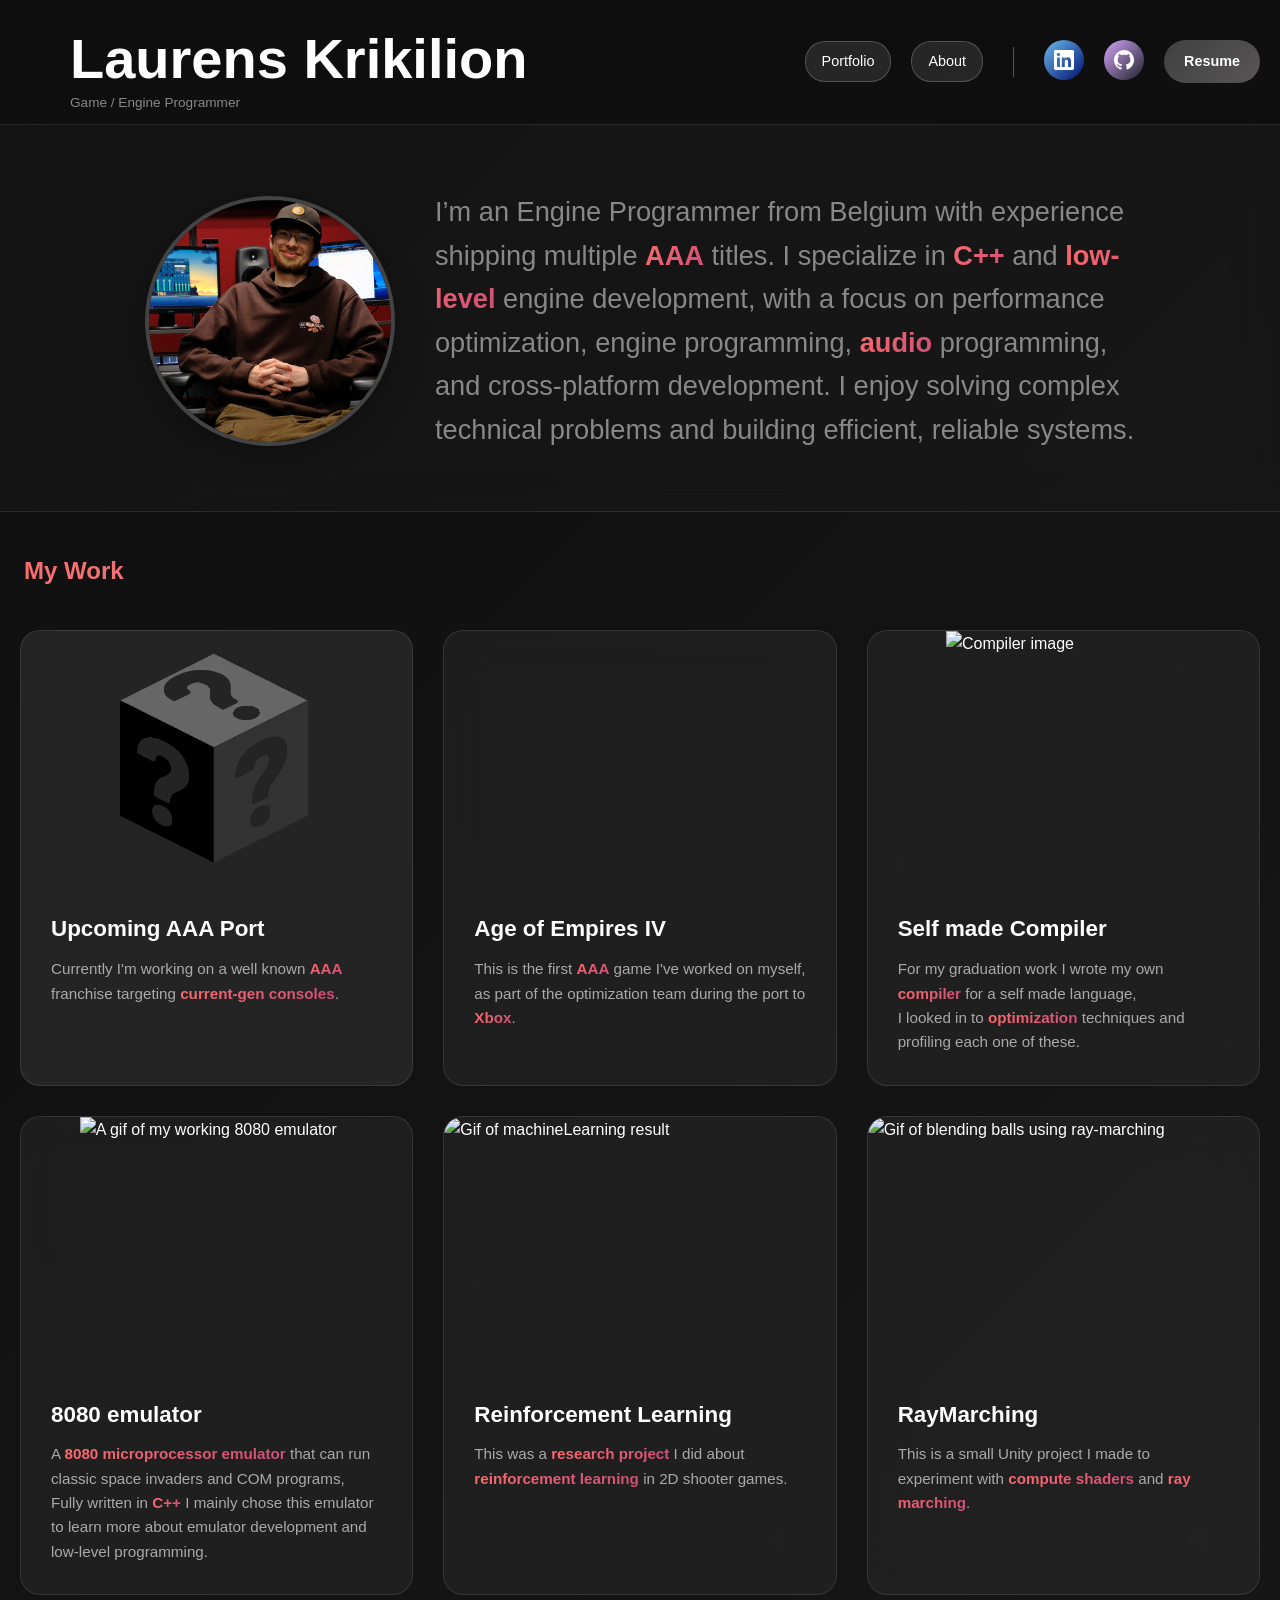
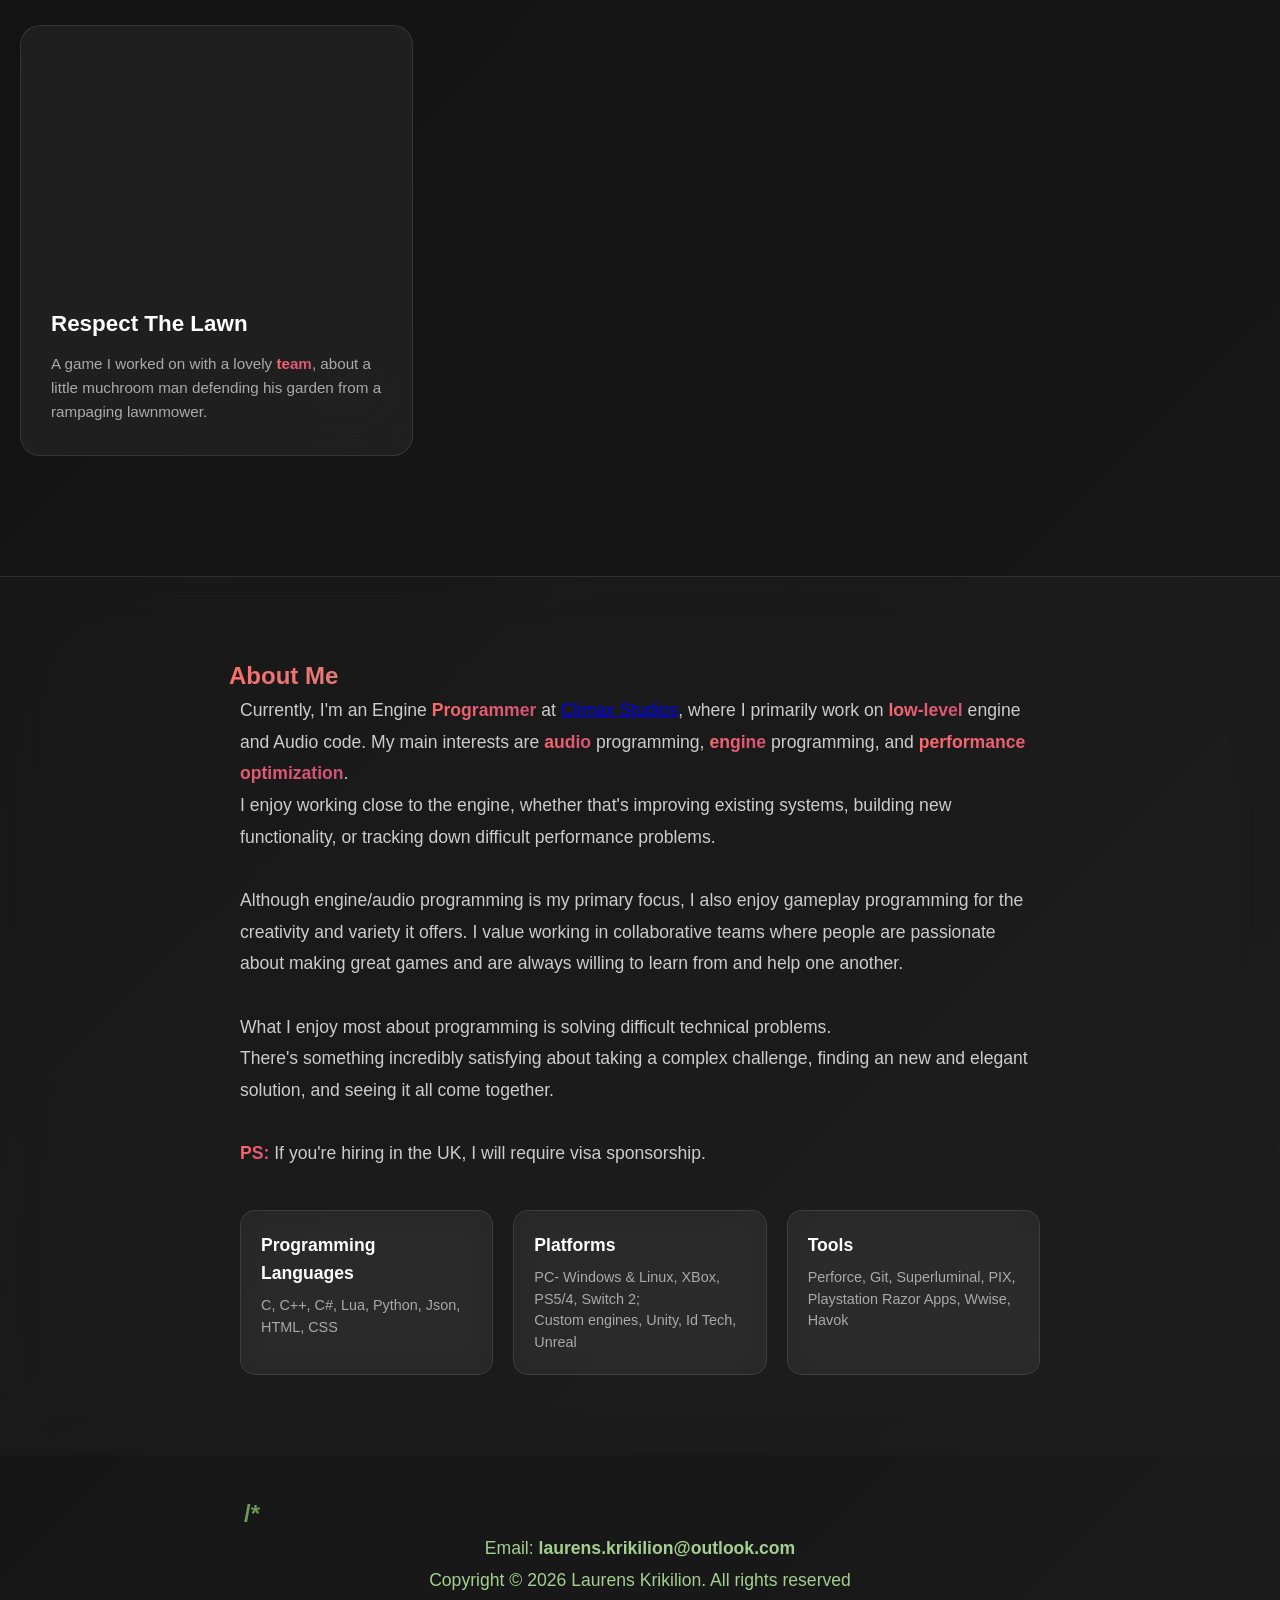
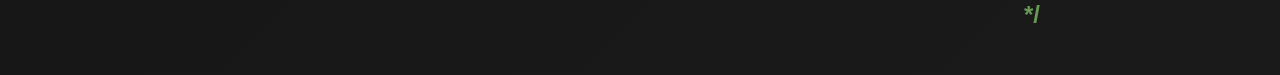
==== commit b6df0254: "Slight updates" ====
--- a/index.html
+++ b/index.html
@@ -52,7 +52,7 @@
 								<path d="M3.13 1.338C2.08 1.96.02 4.328 0 4.95v1.03c0 1.17 1.2 2.12 2.69 2.12 1.47 0 2.67-.95 2.67-2.12 0 1.17 1.2 2.12 2.67 2.12 1.47 0 2.67-.95 2.67-2.12 0 1.17 1.2 2.12 2.67 2.12 1.47 0 2.67-.95 2.67-2.12 0 1.17 1.2 2.12 2.67 2.12 1.49 0 2.69-.95 2.69-2.12V4.95c-.02-.62-2.08-2.99-3.13-3.61-1.7-.66-7.33-.66-9.03 0zM20.8 6.17c-1.39 0-2.52.95-2.52 2.11 0 1.15 1.13 2.08 2.52 2.08 1.38 0 2.52-.93 2.52-2.08 0-1.16-1.14-2.11-2.52-2.11zM3.2 6.17c-1.39 0-2.52.95-2.52 2.11 0 1.15 1.13 2.08 2.52 2.08 1.38 0 2.52-.93 2.52-2.08 0-1.16-1.14-2.11-2.52-2.11zm7.31 5.81c-.46-.8-1.17-1.36-2.01-1.36-.84 0-1.55.56-2.01 1.36-.46.8-.46 2.16 0 2.96.46.8 1.17 1.36 2.01 1.36.84 0 1.55-.56 2.01-1.36.46-.8.46-2.16 0-2.96zm5.98 0c-.46-.8-1.17-1.36-2.01-1.36-.84 0-1.55.56-2.01 1.36-.46.8-.46 2.16 0 2.96.46.8 1.17 1.36 2.01 1.36.84 0 1.55-.56 2.01-1.36.46-.8.46-2.16 0-2.96zM12 15.61c-.67 0-1.22.54-1.22 1.21v5.11c0 .67.55 1.22 1.22 1.22.67 0 1.22-.55 1.22-1.22v-5.11c0-.67-.55-1.21-1.22-1.21z"/>
 							</svg>
 						</a> -->
-                        <a href="Documents/Resume-Laurens-Krikilion.pdf" class="resume-btn" target="_blank">Resume</a>
+                        <a href="Documents/Resume.pdf" class="resume-btn" target="_blank">Resume</a>
                     </div>
                 </div>
             </div>
@@ -66,11 +66,13 @@
             <header>
                 <div class="container">
                     <div class="hero-content">
-                        <img src="Images/IMG_7056.jpg" alt="Profile Picture" class="profile-image">
+                        <img src="Images/Me/DSCF1641.JPG" alt="Profile Picture" class="profile-image">
                         <div class="hero-text">
                             <h3 class="hero-subtitle"> 
-                                I'm a programmer from Belgium with a deep love for probem solving and learning new things<br>
-                                I mainly specialize in C++ and Engine programming<br>
+                                I’m an Engine Programmer from Belgium with experience shipping multiple <b>AAA</b> titles. 
+                                I specialize in <b>C++</b> and <b>low-level</b> engine development, with a focus on performance optimization, 
+                                engine programming, <b>audio</b> programming, and cross-platform development. 
+                                I enjoy solving complex technical problems and building efficient, reliable systems.
                             </h3>
                         </div>
                     </div>
@@ -119,8 +121,8 @@
 							<div class="item-content">
 								<h3 class="item-title">Self made Compiler</h3>
 								<p class="item-description">
-									For my graduation work I wrote my own compiler for a self made language,<br>
-                                    I looked in to optimazation techniques and profiling each one of these.
+									For my graduation work I wrote my own <b>compiler</b> for a self made language,<br>
+                                    I looked in to <b>optimization</b> techniques and profiling each one of these.
 								</p>
 							</div>
 						</div>
@@ -187,31 +189,31 @@
 					<div class="about-content">
 						<h2 class="section-title" style="margin-left: -11px;">About Me</h2>
 						<p class="about-text">
-							Currently, I'm working at <u><a target="_blank" href="https://www.climaxstudios.com/">Climax Studios</a></u>. Where I'm a mid level engine programmer.<br>
-							<!--However, m-->My main focus within game development is anything more <b>low-level</b> related,<br>
-							I love optimizing code and getting the most out of a small piece of code<br>
-							or working inside of an engine and adding new things or improving the old systems.<br>
-							<!--Seeing your code work or finding a really good solution for a problem is really something that keeps me going.<br> -->
-							Besides that I also love <b>gameplay</b>, for the freedom and creativity that comes with it.<br>
-							I like working in a team where everyone can help each other and shares a passion for making games.<br><br>
-							
-							I have a deep love for general problem solving and like a good challenge,<br>
-							being able to make something and then afterwards being able to see it all come together and function properly, <br>
-							together with being able to constantly learn new things and improve is something that keeps me going.<br>
-						</p>
+							Currently, I'm an Engine <b>Programmer</b> at <u><a target="_blank" href="https://www.climaxstudios.com/">Climax Studios</a></u>, where I primarily work on <b>low-level</b> engine and Audio code.
+                            My main interests are <b>audio</b> programming, <b>engine</b> programming, and <b>performance optimization</b>.<br>
+                            I enjoy working close to the engine, whether that's improving existing systems, building new functionality, or tracking down difficult performance problems.<br><br>
+
+                            Although engine/audio programming is my primary focus, I also enjoy gameplay programming for the creativity and variety it offers.
+                            I value working in collaborative teams where people are passionate about making great games and are always willing to learn from and help one another.<br><br>
+
+                            What I enjoy most about programming is solving difficult technical problems.<br>
+                            There's something incredibly satisfying about taking a complex challenge, finding an new and elegant solution, and seeing it all come together.<br>
+                            <br>
+                            <b>PS:</b> If you're hiring in the UK, I will require visa sponsorship.
+                        </p>
 						
 						<div class="skills-grid">
 							<div class="skill-item">
 								<h3 class="skill-title">Programming Languages</h3>
-								<p class="skill-description">C, C++, C#, Lua, Python</p>
+								<p class="skill-description">C, C++, C#, Lua, Python, Json, HTML, CSS</p>
 							</div>
 							<div class="skill-item">
 								<h3 class="skill-title">Platforms</h3>
-								<p class="skill-description">PC- Windows & Linux, XBox, PS5/4<br>Custom engines, Unity</p>
+								<p class="skill-description">PC- Windows & Linux, XBox, PS5/4, Switch 2;<br>Custom engines, Unity, Id Tech, Unreal</p>
 							</div>
 							<div class="skill-item">
 								<h3 class="skill-title">Tools</h3>
-								<p class="skill-description">Perforce, Git, Superluminal, PIX, Playstation Razor Apps</p>
+								<p class="skill-description">Perforce, Git, Superluminal, PIX, Playstation Razor Apps, Wwise, Havok</p>
 							</div>
 						</div>
 					</div>
--- a/css/main.css
+++ b/css/main.css
@@ -2,6 +2,13 @@
     margin: 0;
     padding: 0;
     box-sizing: border-box;
+}
+
+b {
+    background: linear-gradient(135deg, #ff6b6b, #cd4e78);
+    -webkit-background-clip: text;
+    -webkit-text-fill-color: transparent;
+    background-clip: text;
 }
 
 body {
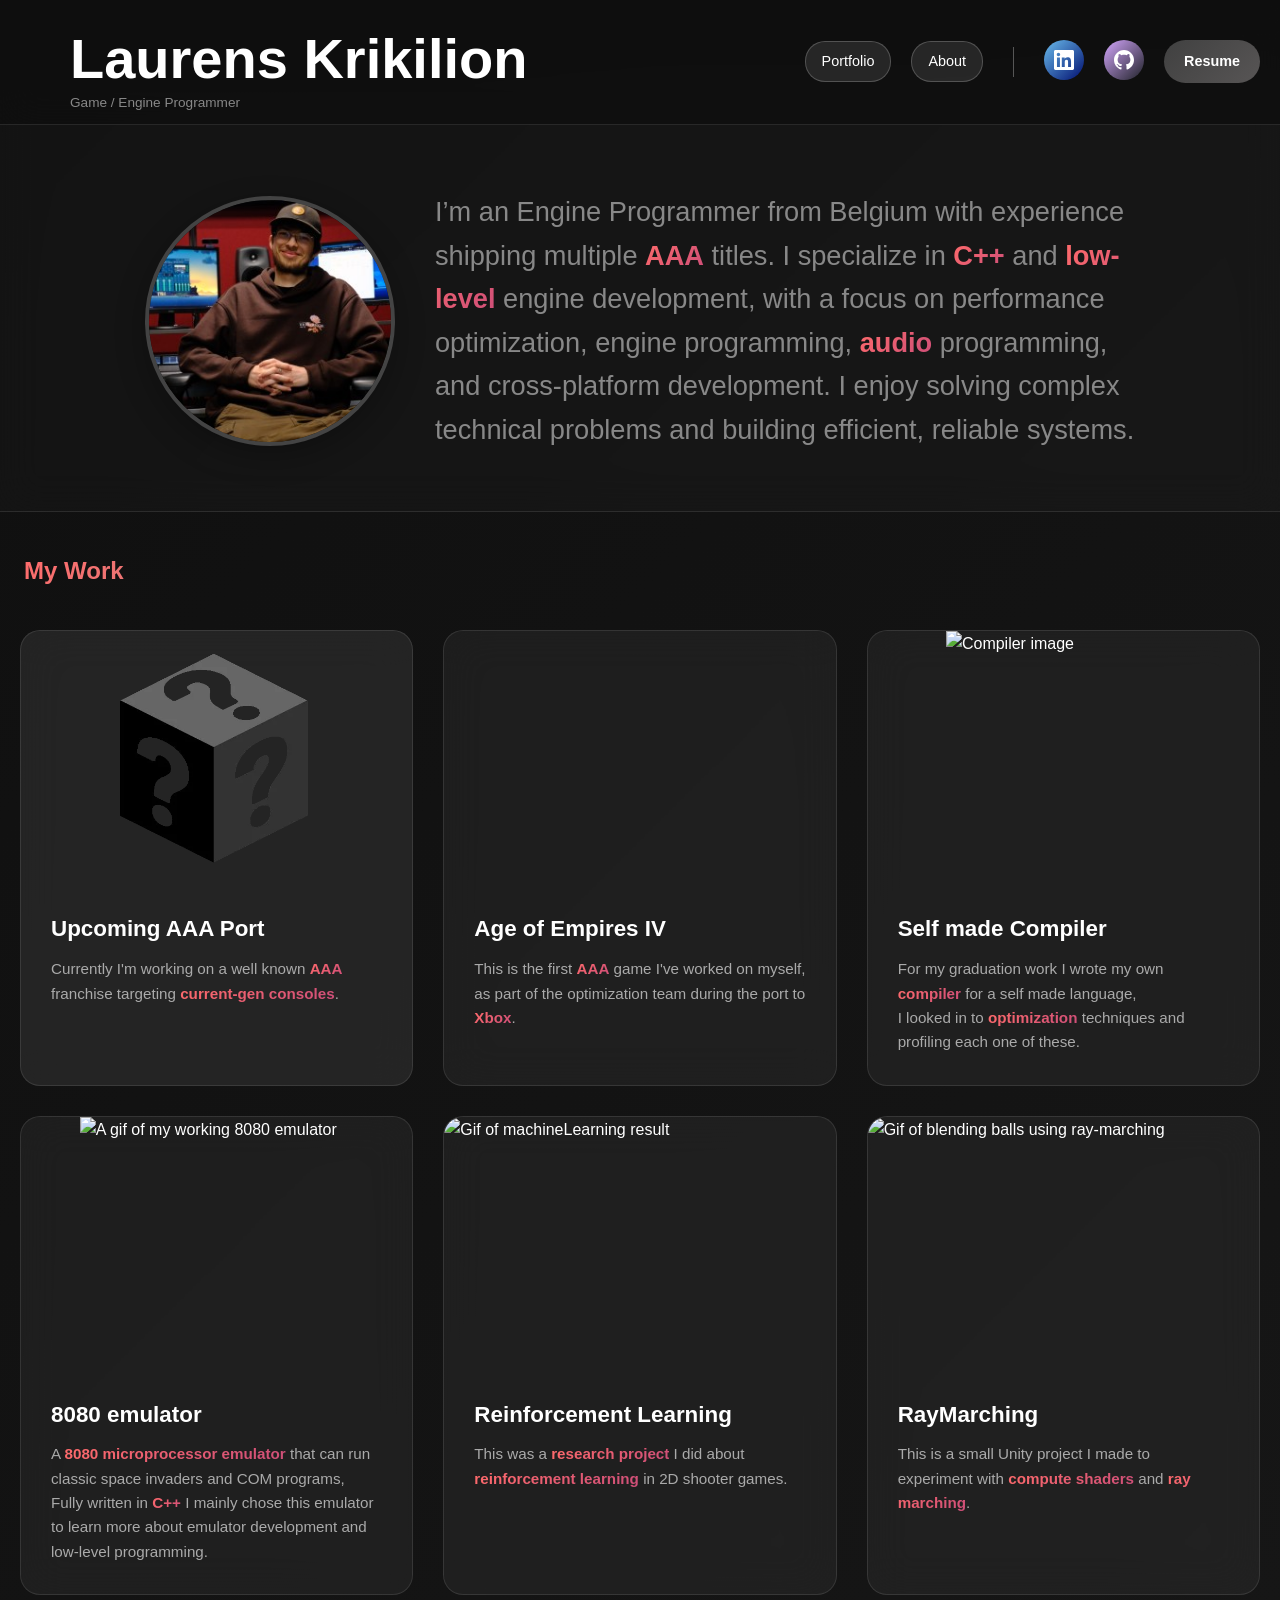
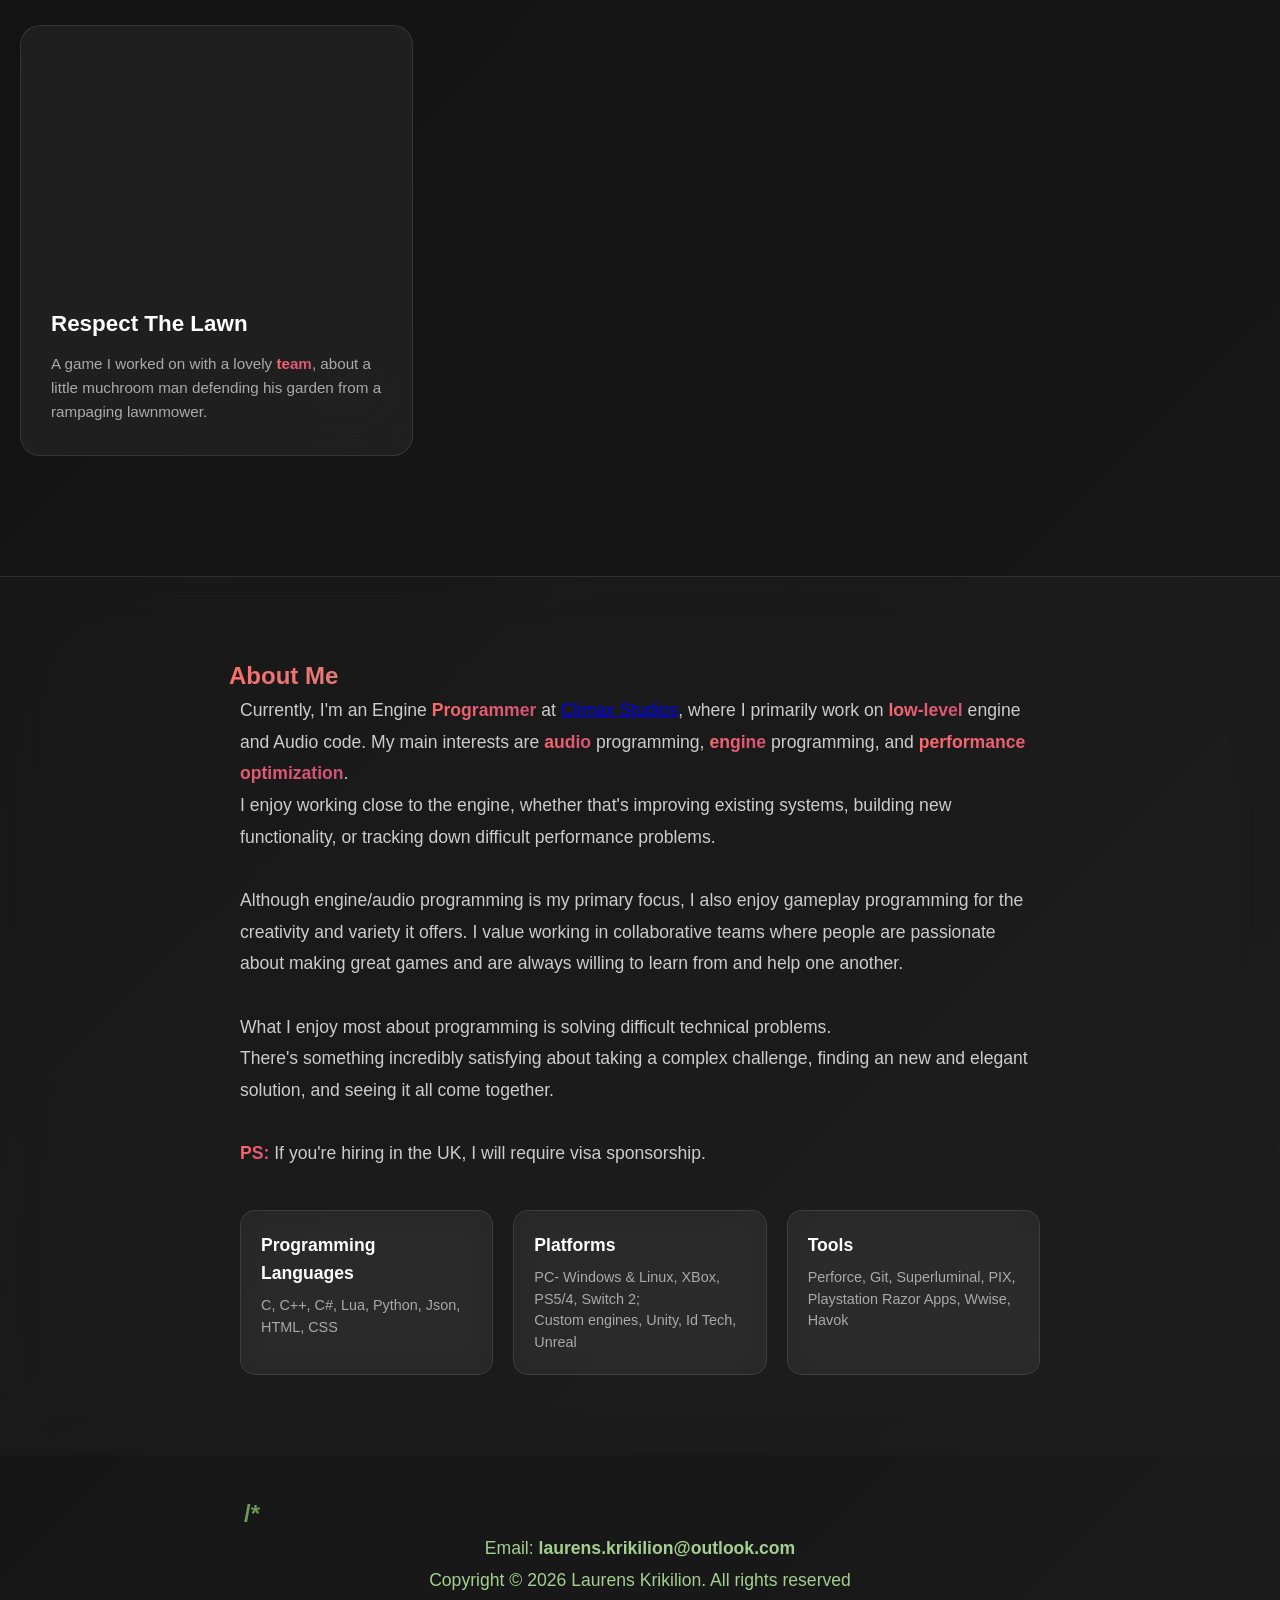
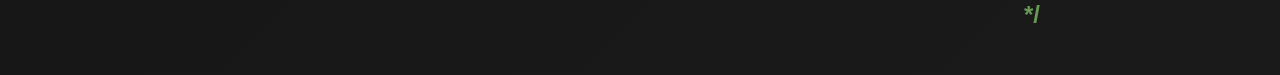
==== commit 454a0bba: "Optimized profile picture for web" ====
--- a/index.html
+++ b/index.html
@@ -66,7 +66,7 @@
             <header>
                 <div class="container">
                     <div class="hero-content">
-                        <img src="Images/Me/DSCF1641.JPG" alt="Profile Picture" class="profile-image">
+                        <img src="Images/Me/DSCF1641Resized.JPG" alt="Profile Picture" class="profile-image">
                         <div class="hero-text">
                             <h3 class="hero-subtitle"> 
                                 I’m an Engine Programmer from Belgium with experience shipping multiple <b>AAA</b> titles. 
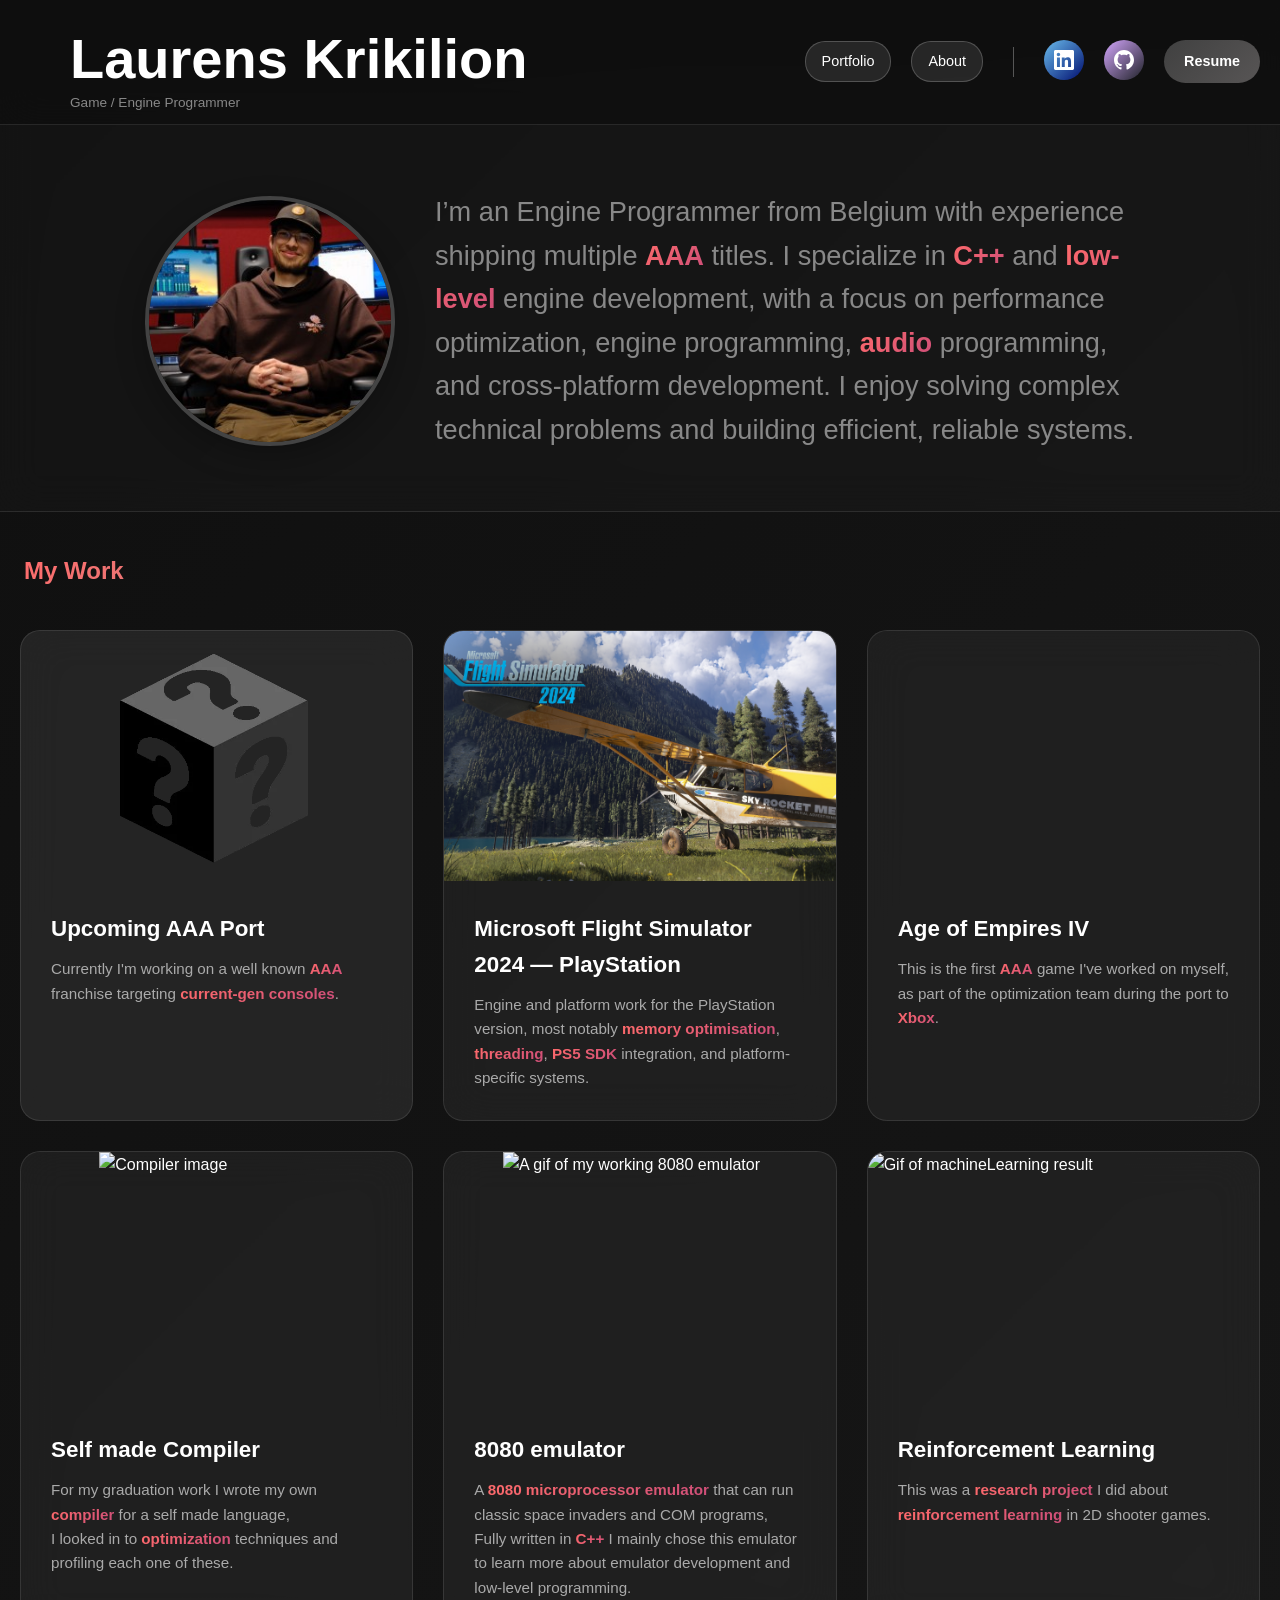
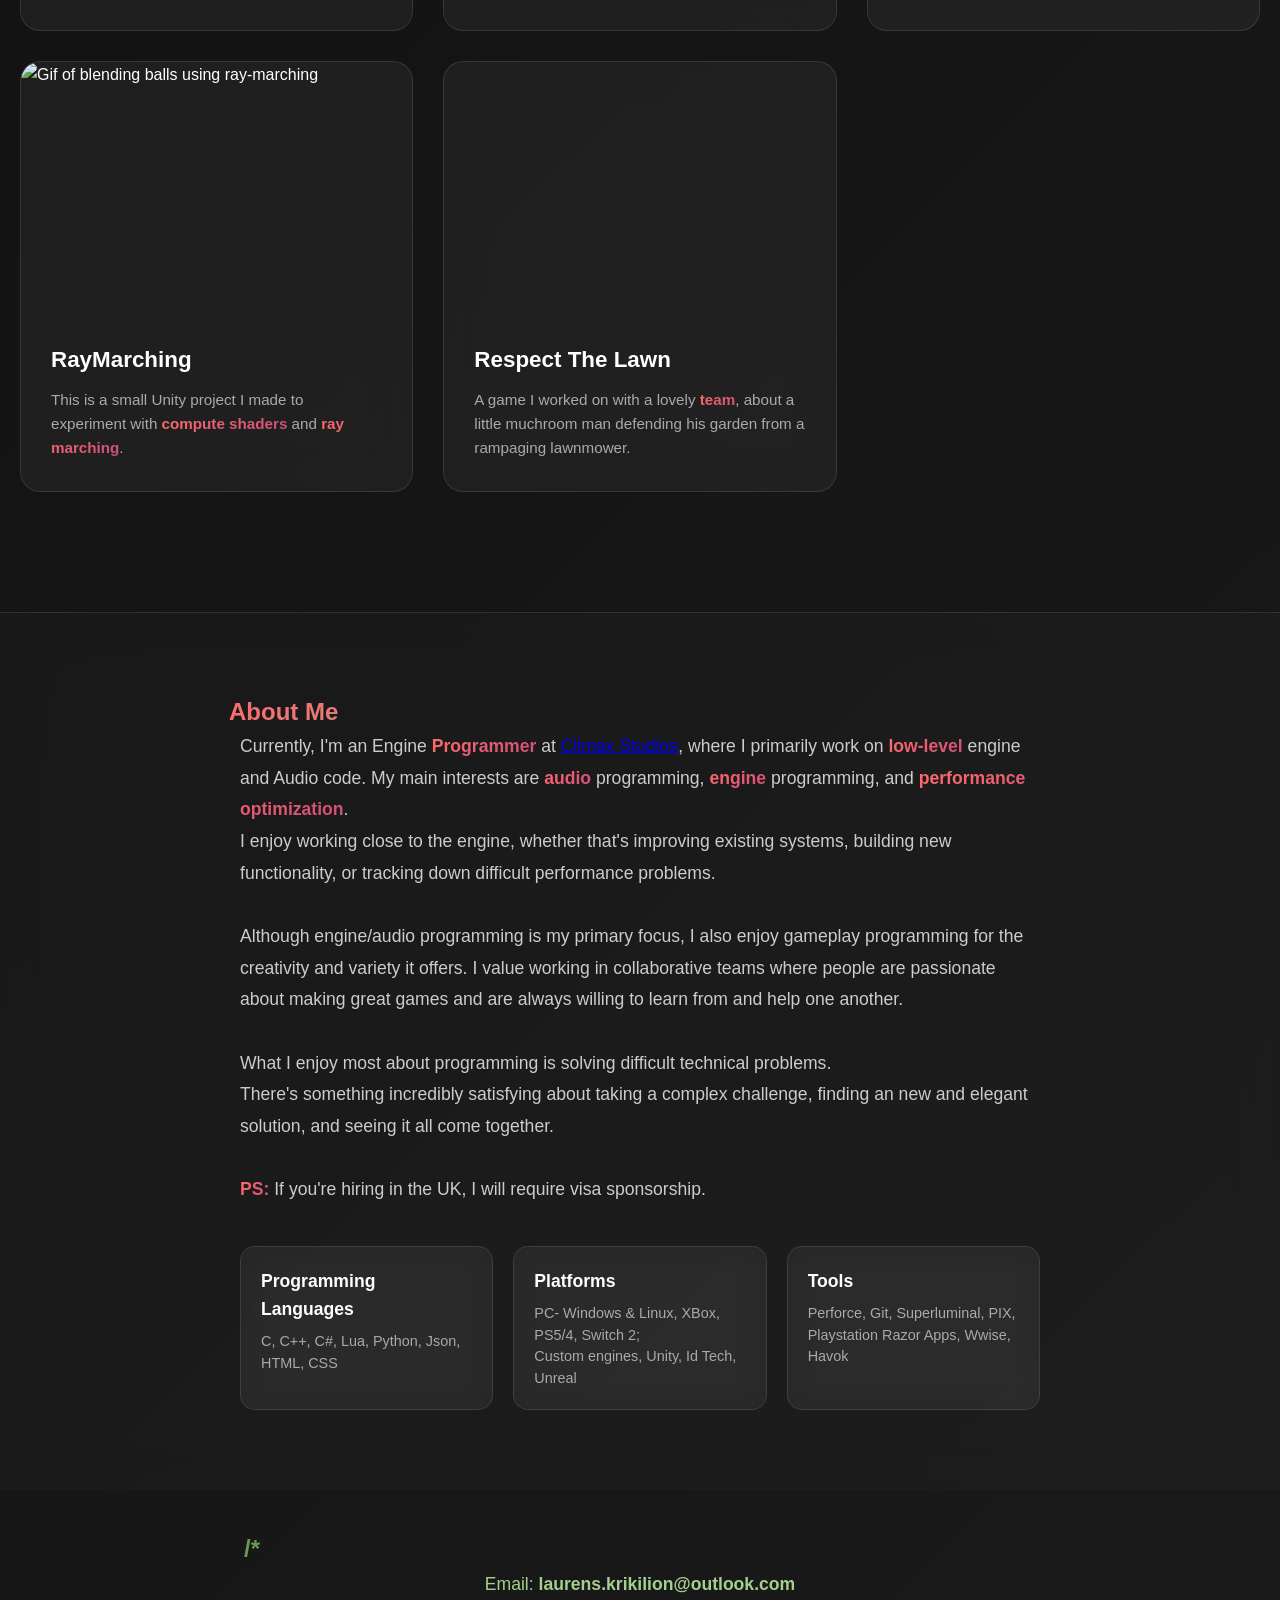
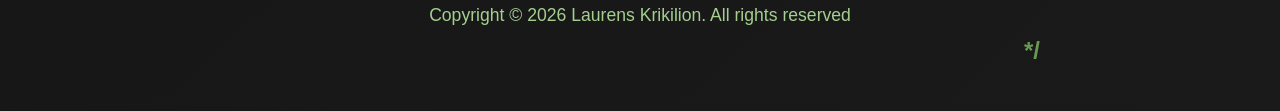
==== commit f0f0de51: "Added flight sim project" ====
--- a/index.html
+++ b/index.html
@@ -84,7 +84,7 @@
                     <h2 class="section-title">My Work</h2>
                     <div class="portfolio-grid" id="portfolioGrid">
 						<!-- portfolio items -->
-                         <div class="portfolio-item" onclick="openProjectDetail(6)" style="cursor: not-allowed; background-color: rgba(66,66,66,0.40);">
+                         <div class="portfolio-item" style="cursor: not-allowed; background-color: rgba(66,66,66,0.40);">
                             <img src="Images/mystery-product.png" 
                             style="width: 80%" alt="Mystery picture" class="item-media">
                             <div class="item-content">
@@ -94,6 +94,18 @@
                                 </p>
                             </div>
                         </div>
+                        <div class="portfolio-item" onclick="openProjectDetail(6)">
+                            <img src="Images/FlightSimulator2024.png"
+                                alt="Microsoft Flight Simulator 2024 in a mountainous forest landscape" class="item-media">
+                            <div class="item-content">
+                                <h3 class="item-title">Microsoft Flight Simulator 2024 — PlayStation</h3>
+                                <p class="item-description">
+                                    Engine and platform work for the PlayStation version, most notably <b>memory optimisation</b>,
+                                    <b>threading</b>, <b>PS5 SDK</b> integration, and platform-specific systems.
+                                </p>
+                            </div>
+                        </div>
+
 						<div class="portfolio-item" onclick="openProjectDetail(5)">
 							<video 
 								autoplay 
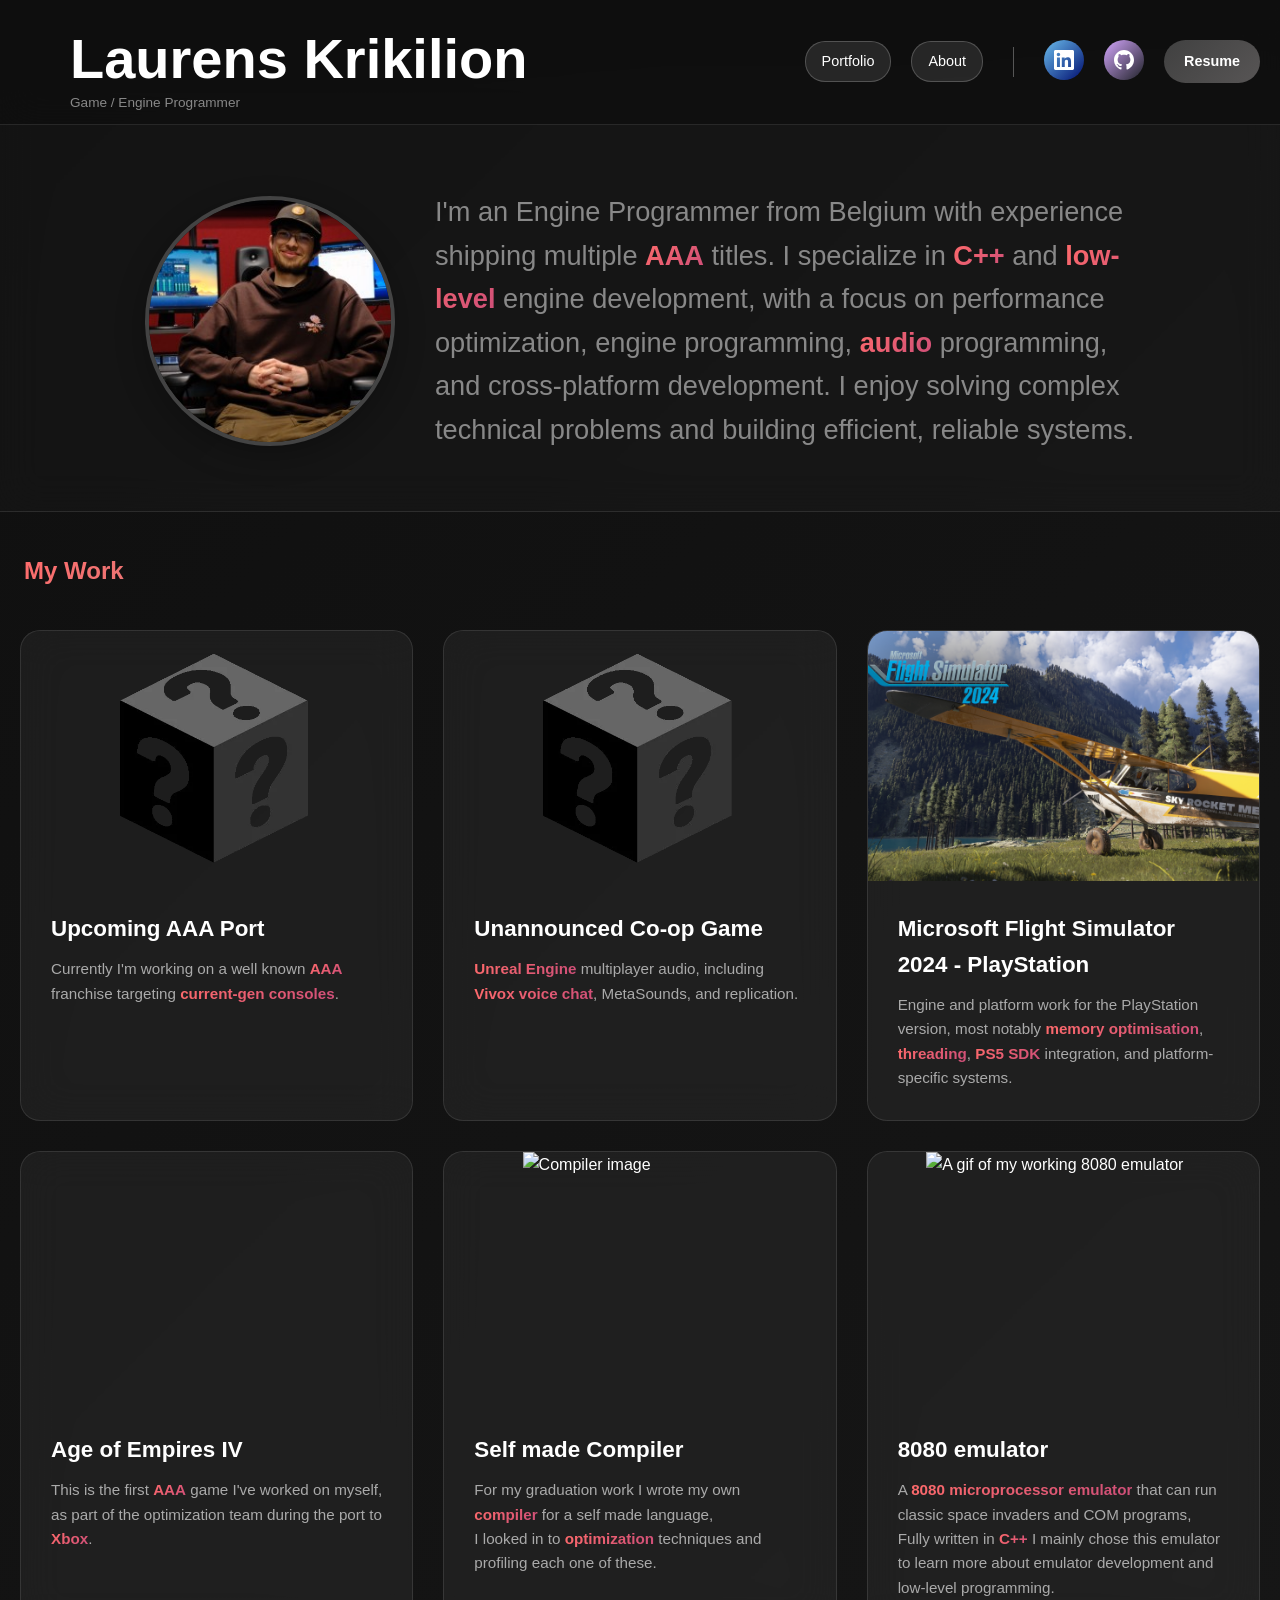
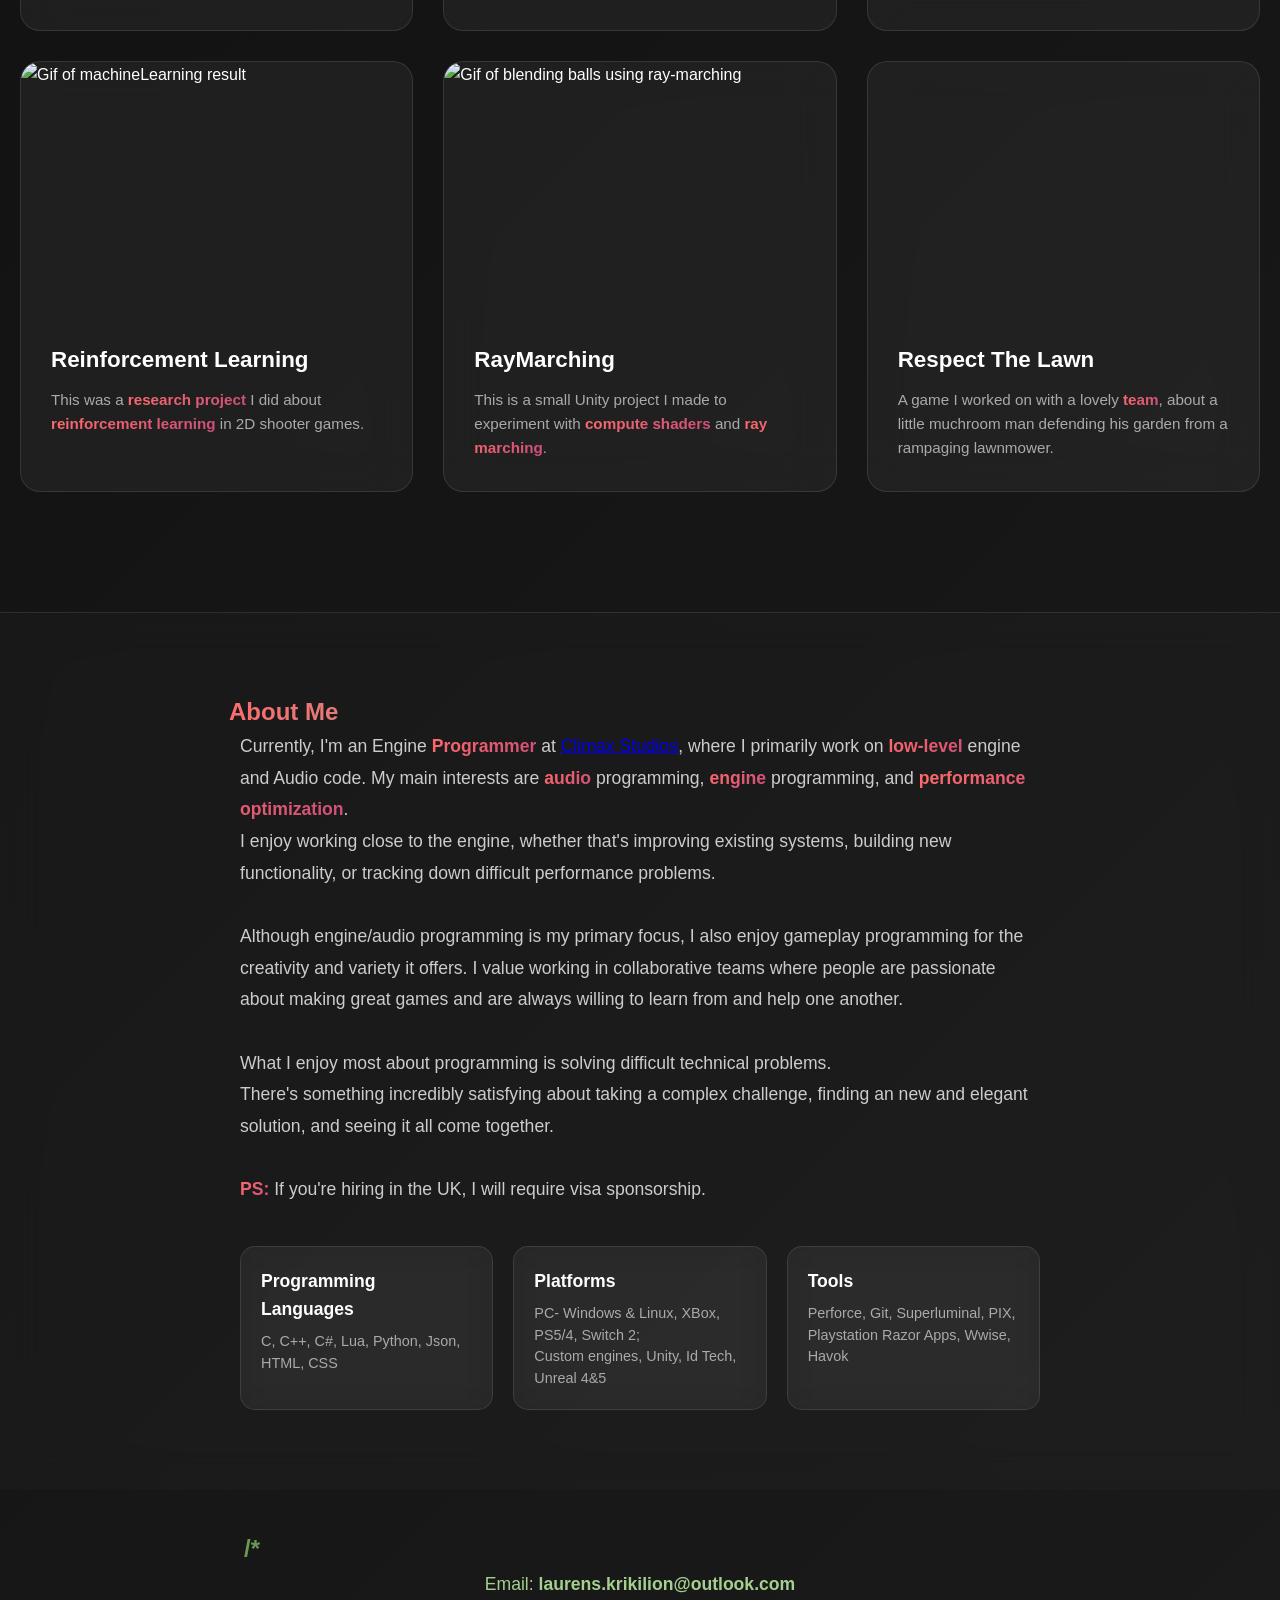
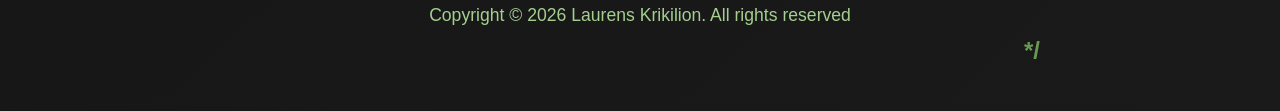
==== commit 83816981: "Added work on unnanounced projects as much as is legal :(" ====
--- a/index.html
+++ b/index.html
@@ -69,7 +69,7 @@
                         <img src="Images/Me/DSCF1641Resized.JPG" alt="Profile Picture" class="profile-image">
                         <div class="hero-text">
                             <h3 class="hero-subtitle"> 
-                                I’m an Engine Programmer from Belgium with experience shipping multiple <b>AAA</b> titles. 
+                                I'm an Engine Programmer from Belgium with experience shipping multiple <b>AAA</b> titles. 
                                 I specialize in <b>C++</b> and <b>low-level</b> engine development, with a focus on performance optimization, 
                                 engine programming, <b>audio</b> programming, and cross-platform development. 
                                 I enjoy solving complex technical problems and building efficient, reliable systems.
@@ -84,7 +84,7 @@
                     <h2 class="section-title">My Work</h2>
                     <div class="portfolio-grid" id="portfolioGrid">
 						<!-- portfolio items -->
-                         <div class="portfolio-item" style="cursor: not-allowed; background-color: rgba(66,66,66,0.40);">
+                         <div class="portfolio-item" onclick="openProjectDetail(7)">
                             <img src="Images/mystery-product.png" 
                             style="width: 80%" alt="Mystery picture" class="item-media">
                             <div class="item-content">
@@ -94,11 +94,21 @@
                                 </p>
                             </div>
                         </div>
+                        <div class="portfolio-item" onclick="openProjectDetail(8)">
+                            <img src="Images/mystery-product.png" alt="Unannounced co-op multiplayer game" style="width: 80%" alt="Mystery picture" class="item-media">
+                            <div class="item-content">
+                                <h3 class="item-title">Unannounced Co-op Game</h3>
+                                <p class="item-description">
+                                    <b>Unreal Engine</b> multiplayer audio, including <b>Vivox voice chat</b>, MetaSounds, and replication.
+                                </p>
+                            </div>
+                        </div>
+
                         <div class="portfolio-item" onclick="openProjectDetail(6)">
                             <img src="Images/FlightSimulator2024.png"
                                 alt="Microsoft Flight Simulator 2024 in a mountainous forest landscape" class="item-media">
                             <div class="item-content">
-                                <h3 class="item-title">Microsoft Flight Simulator 2024 — PlayStation</h3>
+                                <h3 class="item-title">Microsoft Flight Simulator 2024 - PlayStation</h3>
                                 <p class="item-description">
                                     Engine and platform work for the PlayStation version, most notably <b>memory optimisation</b>,
                                     <b>threading</b>, <b>PS5 SDK</b> integration, and platform-specific systems.
@@ -221,7 +231,7 @@
 							</div>
 							<div class="skill-item">
 								<h3 class="skill-title">Platforms</h3>
-								<p class="skill-description">PC- Windows & Linux, XBox, PS5/4, Switch 2;<br>Custom engines, Unity, Id Tech, Unreal</p>
+								<p class="skill-description">PC- Windows & Linux, XBox, PS5/4, Switch 2;<br>Custom engines, Unity, Id Tech, Unreal 4&5</p>
 							</div>
 							<div class="skill-item">
 								<h3 class="skill-title">Tools</h3>
@@ -272,7 +282,7 @@
             
             <div class="project-content">
                 <h1 id="projectDetailTitle" class="project-title"></h1>
-                <p id="projectDetailDescription" class="project-description"></p>
+                <div id="projectDetailDescription" class="project-description"></div>
                 <img id="projectDescriptionMedia" class="project-description-media" src="" alt="">
                 
                 <div id="projectExtra" class="project-extra"></div>
--- a/css/main.css
+++ b/css/main.css
@@ -795,6 +795,24 @@
     color: #ccc;
 }
 
+.project-description h3 {
+    margin: 2rem 0 0.75rem;
+    color: #fff;
+    font-size: 1.35rem;
+    line-height: 1.4;
+}
+
+.project-description p {
+    margin: 0 0 1rem;
+}
+
+.project-description code {
+    padding: 0.1rem 0.35rem;
+    border-radius: 4px;
+    background: rgba(255, 255, 255, 0.08);
+    font-size: 0.9em;
+}
+
 .project-extra {
     font-size: 1.2rem;
     line-height: 1.8;
